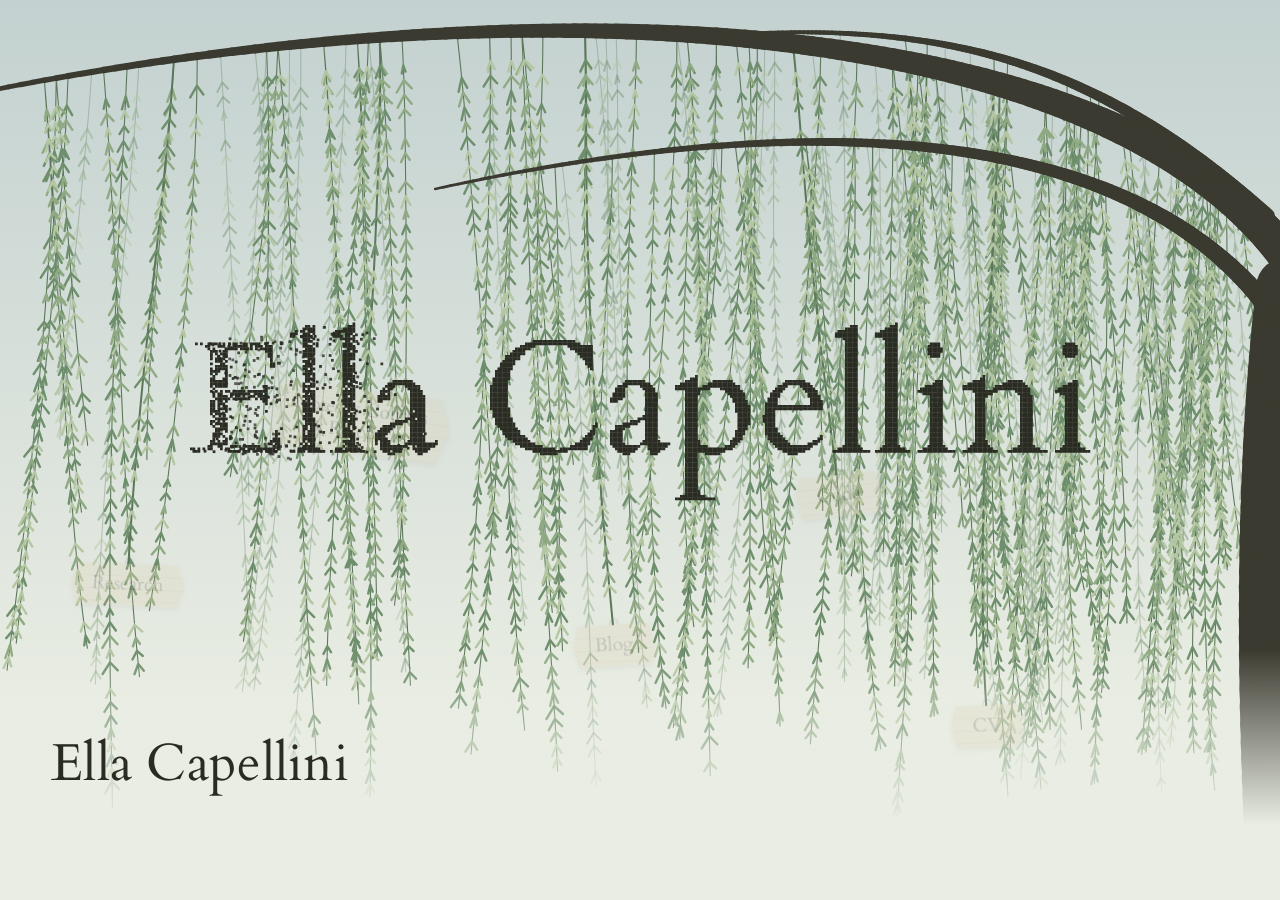
==== index.html @ c3a86a01 "First version of the site" ====
<!doctype html>
<html lang="en">
<head>
<meta charset="utf-8">
<meta name="viewport" content="width=device-width, initial-scale=1, viewport-fit=cover">
<meta name="color-scheme" content="light dark">
<title>Ella Capellini</title>
<script>document.documentElement.classList.add('js')</script>
<link rel="preconnect" href="https://fonts.googleapis.com">
<link rel="preconnect" href="https://fonts.gstatic.com" crossorigin>
<link href="https://fonts.googleapis.com/css2?family=Cardo:ital,wght@0,400;0,700;1,400&display=swap" rel="stylesheet">
<style>
/* ---------- palette: first light over a lake, and the same lake at night ---------- */
:root {
  --sky-top: #C3D1D0;  --sky-bot: #E9EDE3;
  --bark: #3B3A30;     --stem: #5C775A;
  --leaf-a: #6E8F6B;   --leaf-b: #8FAA83;   --leaf-c: #B4C6A2;
  --clay: #D9C8A5;     --ink: #2C2920;
  --text: #2A2B22;     --text-soft: #59604F;
  --focus: #2F5D8A;
  --font: "Cardo", "Palatino Linotype", Palatino, "Book Antiqua", Georgia, serif;
}
@media (prefers-color-scheme: dark) {
  :root {
    --sky-top: #0C171B;  --sky-bot: #1C2D2A;
    --bark: #070D0F;     --stem: #5F8C77;
    --leaf-a: #4F7C6B;   --leaf-b: #7BA88E;   --leaf-c: #B4D3B0;
    --clay: #C9B891;     --ink: #1F1B13;
    --text: #DCE6DA;     --text-soft: #9DB2A4;
    --focus: #8FBFEA;
  }
}

* { box-sizing: border-box; }
html, body { height: 100%; margin: 0; }
html { background: var(--sky-bot); }
body {
  overflow: hidden;
  touch-action: none;               /* a finger drag is wind, not scroll */
  font-family: var(--font);
  color: var(--text);
  background: linear-gradient(to bottom, var(--sky-top), var(--sky-bot) 78%);
}

canvas { position: fixed; inset: 0; pointer-events: none; }
#tree  { z-index: 1; }
#intro { z-index: 5; }
.js #tree { opacity: 0; transition: opacity 1800ms ease; }
.js #tree.show { opacity: 1; }
.js #tree.instant { transition: none; }

.mist {
  position: fixed; left: 0; right: 0; bottom: 0; height: 28vh; z-index: 2;
  background: linear-gradient(to top, var(--sky-bot) 30%, transparent);
  pointer-events: none;
}

/* name + tagline (home) and back/see-all (inside a branch) share the bottom-left corner */
.id, .crumb {
  position: fixed; z-index: 3;
  left: calc(env(safe-area-inset-left, 0px) + clamp(20px, 4vw, 56px));
  bottom: calc(env(safe-area-inset-bottom, 0px) + clamp(20px, 4vh, 44px));
  max-width: min(36rem, calc(100vw - 40px));
}
.id h1 {
  margin: 0 0 .3em; font-weight: 400; line-height: 1.05; letter-spacing: .005em;
  font-size: clamp(30px, 4.2vw, 52px);
}
.id p { margin: 0; min-height: 1.5em; line-height: 1.5; font-size: clamp(16px, 1.3vw + 8px, 19px); }
.id .l2 { font-style: italic; color: var(--text-soft); }
.js .id { opacity: 0; transition: opacity 1000ms ease; }
.js body.on .id { opacity: 1; }
.js body.deep .id { opacity: 0; pointer-events: none; }

.crumb {
  z-index: 6; display: flex; flex-direction: column; align-items: flex-start; gap: .55em;
  font-size: clamp(17px, 1.3vw + 9px, 20px); line-height: 1.35;
  opacity: 0; visibility: hidden; transition: opacity 400ms ease, visibility 0s 400ms;
}
body.crumb-on .crumb { opacity: 1; visibility: visible; transition: opacity 800ms ease; }
.crumb button, .crumb a {
  font: inherit; color: var(--text); background: none; border: 0; padding: 0; margin: 0;
  text-align: left; cursor: pointer;
  text-decoration: underline; text-decoration-thickness: 1px; text-underline-offset: .22em;
}
.crumb .quiet { color: var(--text-soft); font-style: italic; text-decoration: none; }
.crumb :focus-visible { outline: 2px solid var(--focus); outline-offset: 4px; }

.typing::after {
  content: ""; display: inline-block; width: 1px; height: 1em; margin-left: 2px;
  background: currentColor; vertical-align: -.12em; animation: blink 1s steps(1) infinite;
}
@keyframes blink { 50% { opacity: 0; } }
.sr { position: absolute; width: 1px; height: 1px; overflow: hidden; clip: rect(0 0 0 0); white-space: nowrap; }

/* ---------- tablets (Linear B "palm-leaf" tablets) ---------- */
#tablets { position: fixed; inset: 0; z-index: 4; pointer-events: none; }
.js #tablets { visibility: hidden; }
.js body.on #tablets { visibility: visible; }

.tablet {
  position: absolute; left: 0; top: 0; display: block;
  color: var(--ink); text-decoration: none; text-align: center;
  font-size: clamp(14px, 1.1vw + 9px, 19px); line-height: 1.2;
  transform-origin: 50% 0; will-change: transform, opacity;
  filter: drop-shadow(0 2px 2px rgba(0, 0, 0, .18));
  opacity: 0;                        /* JS sets opacity every frame */
}
.tablet::before {                    /* the little ring the strand ties through */
  content: ""; position: absolute; top: -6px; left: 50%; width: 7px; height: 7px;
  margin-left: -3.5px; border: 1.5px solid var(--stem); border-radius: 50%;
}
.slab {
  display: block; max-width: 9.5em; padding: .45em 1.1em .55em; text-wrap: balance;
  clip-path: polygon(6% 0, 94% 0, 100% 50%, 94% 100%, 6% 100%, 0 50%);
  background:
    repeating-linear-gradient(to bottom, transparent 0 .62em, rgba(70, 50, 20, .14) .62em calc(.62em + 1px)),
    var(--clay);
  transition: filter 200ms ease;
}
.tablet:hover .slab, .tablet:focus-visible .slab { filter: brightness(1.08); }
.tablet:focus-visible { outline: 2px solid var(--focus); outline-offset: 5px; }

.ns { position: fixed; top: 24px; left: 24px; display: flex; flex-wrap: wrap; gap: 1.2em; z-index: 6; }
.ns a { color: var(--text); }

@media (prefers-reduced-motion: reduce) { .typing::after { animation: none; } }
</style>
</head>
<body>

<canvas id="tree" aria-hidden="true"></canvas>
<div class="mist" aria-hidden="true"></div>

<header class="id">
  <h1>Ella Capellini</h1>
  <p class="sr">Formal modelling and reliable evaluation of learned systems. Bayesian statistics, speech ML, neuroscience, Ancient Greek and Linear B.</p>
  <p id="l1" aria-hidden="true"></p>
  <p id="l2" class="l2" aria-hidden="true"></p>
</header>

<div class="crumb" id="crumb">
  <button type="button" id="back">Back</button>
  <a id="all" href="#"></a>
</div>

<nav id="tablets" aria-label="Sections"></nav>
<noscript>
  <nav class="ns" aria-label="Sections">
    <a href="research/">Research</a><a href="notes/">Notes &amp; Courses &amp; Resources</a><a href="blog/">Blog</a>
    <a href="https://github.com/ellacapellini">Code</a><a href="cv/">CV</a>
  </nav>
</noscript>

<canvas id="intro" aria-hidden="true"></canvas>

<script>
(() => {
'use strict';

/* =====================================================================
   EDIT ME — everything you'd want to change lives in this block.
   A section with `children` zooms in and grows a new branch when clicked;
   without `children` it simply opens its page. Children can have children too.
   ===================================================================== */
const CONFIG = {
  tagline: 'Formal modelling & reliable evaluation of learned systems',
  phrases: ['Bayesian statistics', 'Speech ML', 'Neuroscience',
            'Ancient Greek & Linear B', 'probably on a trail somewhere'],   // last one stays on screen
  sections: [
    { label: 'Research', href: 'research/' },
    { label: 'Notes & Courses & Resources', href: 'notes/', children: [
        { label: 'University courses', href: 'notes/courses/' },
        { label: 'Videos & lectures',  href: 'notes/videos/' },
        { label: 'Books',              href: 'notes/books/' },
        { label: 'Articles & papers',  href: 'notes/papers/' },
    ]},
    { label: 'Blog', href: 'blog/' },
    { label: 'Code', href: 'https://github.com/ellacapellini', external: true },
    { label: 'CV',   href: 'cv/' },
  ],
};
/* ===================================================================== */

const $ = s => document.querySelector(s);
const clamp = (v, a, b) => Math.min(b, Math.max(a, v));
const lerp = (a, b, t) => a + (b - a) * t;
const eio = v => v < .5 ? 4 * v * v * v : 1 - Math.pow(-2 * v + 2, 3) / 2;
const approach = (v, t, d) => v < t ? Math.min(t, v + d) : Math.max(t, v - d);
const sleep = ms => new Promise(r => setTimeout(r, ms));
const RM = matchMedia('(prefers-reduced-motion: reduce)').matches;

/* ---------- colours come from the CSS variables, so dark mode just works ---------- */
const rootStyle = getComputedStyle(document.documentElement);
let C = {};
function readColors() {
  const g = n => rootStyle.getPropertyValue(n).trim();
  C = { bark: g('--bark'), stem: g('--stem'), text: g('--text'),
        leaves: [g('--leaf-a'), g('--leaf-b'), g('--leaf-c')] };
  if (stack.length) paintBranches(stack[0]);
}
matchMedia('(prefers-color-scheme: dark)').addEventListener('change', readColors);

/* ---------- state ---------- */
const cv = $('#tree'), ctx = cv.getContext('2d'), nav = $('#tablets');
let W = 0, H = 0, DPR = 1;
const stack = [];                       // scenes: [home tree, branch, sub-branch, ...]
let busy = false, wantDepth = 0, hist = 0, afterSettle = null, tabStart = 0;
const SEG = 13, G = 0.32, DAMP = 0.98, ITER = 6, STIFF = 0.014, K = 0.07;
let mx = -1e4, my = -1e4, lx = null, ly = null, mvx = 0, mvy = 0, gust = 0;
const top = () => stack[stack.length - 1];

/* home tree: limbs as cubic Béziers in viewport fractions — trunk at the right edge,
   crown arching left, so the bottom-left stays free for your name */
const LIMBS = [
  { p: [[1.03, .34], [.92, .03], [.46, -.04], [-.04, .11]], w0: .032, w1: .003, wt: .60 },
  { p: [[1.00, .36], [.90, .15], [.66, .11], [.34, .21]],   w0: .016, w1: .002, wt: .25 },
  { p: [[.99, .24],  [.86, .07], [.74, .02], [.55, .04]],   w0: .012, w1: .002, wt: .15 },
];
const BOTTOMS     = [.58, .42, .66, .50, .74, .36];   // how far each home tablet hangs (fraction of height)
const SUB_BOTTOMS = [.50, .64, .44, .72, .57];

function bez(p, t) {
  const u = 1 - t, a = u*u*u, b = 3*u*u*t, c = 3*u*t*t, d = t*t*t;
  return { x: a*p[0][0] + b*p[1][0] + c*p[2][0] + d*p[3][0],
           y: a*p[0][1] + b*p[1][1] + c*p[2][1] + d*p[3][1] };
}
function sampleLimb(L) { L.s = []; for (let i = 0; i <= 160; i++) L.s.push(bez(L.pa, i / 160)); }

/* ---------- tablets ---------- */
const scrambleChars = 'αβγδεζηθικλμνξοπρστυφχψω';
function scramble(el, final) {
  if (RM) return;
  clearInterval(el._t);
  let f = 0; const total = 14;
  el._t = setInterval(() => {
    f++;
    let out = '';
    for (let i = 0; i < final.length; i++)
      out += (!/[A-Za-z]/.test(final[i]) || i < final.length * f / total)
        ? final[i] : scrambleChars[(Math.random() * scrambleChars.length) | 0];
    el.textContent = out;
    if (f >= total) { clearInterval(el._t); el.textContent = final; }
  }, 32);
}
function fixWidth(a) { a.style.width = ''; a.style.width = a.offsetWidth + 'px'; }   // scramble never changes width

function makeTablet(node, sc, idx) {
  const a = document.createElement('a');
  a.className = 'tablet'; a.href = node.href; a.setAttribute('aria-label', node.label);
  if (node.external) { a.target = '_blank'; a.rel = 'noopener'; }
  const s = document.createElement('span'); s.className = 'slab'; s.textContent = node.label;
  a.appendChild(s); nav.appendChild(a); fixWidth(a);
  a.addEventListener('pointerenter', () => scramble(s, node.label));
  a.addEventListener('focus', () => { if (a.matches(':focus-visible')) scramble(s, node.label); });
  a.addEventListener('click', e => {
    if (e.metaKey || e.ctrlKey || e.shiftKey || e.button) return;     // let "open in new tab" work
    if (busy) { e.preventDefault(); return; }
    if (node.children && sc === top()) { e.preventDefault(); openNode(sc, idx); }
    /* otherwise: follow the link (a page, or the title tablet of an open branch = the full list) */
  });
  return a;
}

/* ---------- scenes ---------- */
function newScene(parent, nodes) {
  return { parent, child: null, nodes, limbs: [], strands: [], cats: [], back: [], front: [],
           e: 0, eT: 0, g: parent ? 0 : 1, gT: 1, focus: { x: 0, y: 0 }, dest: { x: 0, y: 0 },
           focusIdx: -1, branches: null };
}

function makeStrand(ax, ay, len, o = {}) {
  const n = Math.max(4, Math.round(len / SEG) + 1);
  const s = { n, m: n, ax, ay, t: 0, vis: 1, ph: Math.random() * 6.28, back: !!o.back, cat: !!o.cat, rot: 0,
    x: new Float32Array(n), y: new Float32Array(n), px: new Float32Array(n), py: new Float32Array(n),
    lc: new Uint8Array(n), ll: new Float32Array(n), la: new Float32Array(n) };
  for (let i = 0; i < n; i++) {
    s.x[i] = s.px[i] = ax + (Math.random() - .5) * 2;
    s.y[i] = s.py[i] = ay + i * SEG;
    const r = Math.random();
    s.lc[i] = r < .35 ? 0 : r < .75 ? 1 : 2;
    s.ll[i] = Math.random() < .9 ? 8 + Math.random() * 7 : 0;
    s.la[i] = .22 + Math.random() * .38;
  }
  return s;
}

/* hang filler strands from the limbs, then one long strand + tablet per node */
function populate(sc, o) {
  const total = sc.limbs.reduce((a, L) => a + L.wt, 0);
  let made = 0, tries = 0;
  while (made < o.nFill && tries++ < o.nFill * 8) {
    let r = Math.random() * total, L = sc.limbs[0];
    for (const l of sc.limbs) { if ((r -= l.wt) <= 0) { L = l; break; } }
    const idx = (Math.random() * L.s.length) | 0, pt = L.s[idx], t = idx / (L.s.length - 1);
    if (pt.x < o.xmin || pt.x > o.xmax || t < o.tmin) continue;
    const bottom = H * (o.fill[0] + o.fill[1] * Math.pow(Math.random(), .75));
    const s = makeStrand(pt.x, pt.y, Math.max(70, bottom - pt.y), { back: Math.random() < .35 });
    s.t = t; sc.strands.push(s); made++;
  }
  const k = sc.nodes.length, L0 = sc.limbs[0], j0 = Math.floor(o.tmin * (L0.s.length - 1));
  sc.nodes.forEach((node, i) => {
    const tx = lerp(o.catRange[0], o.catRange[1], k > 1 ? i / (k - 1) : .5);
    let bj = j0, bd = 1e9;
    for (let j = j0; j < L0.s.length; j++) { const d = Math.abs(L0.s[j].x - tx); if (d < bd) { bd = d; bj = j; } }
    const pt = L0.s[bj];
    const s = makeStrand(pt.x, pt.y, Math.max(120, H * o.bottoms[i % o.bottoms.length] - pt.y), { cat: true });
    s.t = bj / (L0.s.length - 1); s.idx = i; s.el = makeTablet(node, sc, i);
    sc.cats.push(s);
  });
  sc.back = sc.strands.filter(s => s.back);
  sc.front = sc.strands.filter(s => !s.back);
}

function buildRoot() {
  nav.innerHTML = '';
  stack.length = 0; wantDepth = 0; busy = false; afterSettle = null;
  document.body.classList.remove('deep', 'crumb-on');
  const sc = newScene(null, CONFIG.sections);
  sc.limbs = LIMBS.map(L => ({ pa: L.p.map(([x, y]) => [x * W, y * H]), w0: L.w0, w1: L.w1, wt: L.wt }));
  sc.limbs.forEach(sampleLimb);
  populate(sc, { nFill: clamp(Math.round(W / 8), 46, 150), xmin: 0, xmax: W * .97, tmin: 0,
                 fill: [.46, .38], catRange: [W * .14, W * .78], bottoms: BOTTOMS });
  stack.push(sc);
  paintBranches(sc);
}

/* a branch that grows out of the clicked tablet and sweeps to the right */
function buildBranch(parent, idx) {
  const node = parent.nodes[idx], sc = newScene(parent, node.children);
  const x0 = parent.dest.x, y0 = parent.dest.y, x1 = W * .95, Ln = x1 - x0;
  sc.limbs = [{ pa: [[x0, y0], [x0 + .30 * Ln, y0 - .07 * H], [x0 + .65 * Ln, y0 - .04 * H], [x1, y0 + .05 * H]],
                w0: .016, w1: .0025, wt: 1 }];
  sc.limbs.forEach(sampleLimb);
  populate(sc, { nFill: clamp(Math.round(Ln / 9), 20, 80), xmin: x0, xmax: x1, tmin: .06,
                 fill: [.36, .36], catRange: [x0 + .20 * Ln, x0 + .90 * Ln], bottoms: SUB_BOTTOMS });
  return sc;
}

/* limbs: painted once for the home tree, redrawn as they grow for branches */
function drawLimbs(c, sc, upto) {
  c.strokeStyle = C.bark; c.lineCap = 'round';
  const scale = Math.max(W, 900);
  for (const L of sc.limbs) {
    const N = L.s.length - 1, lim = Math.floor(N * upto);
    for (let i = 0; i < lim; i++) {
      c.lineWidth = Math.max(1.5, lerp(L.w0, L.w1, Math.pow(i / N, .8)) * scale);
      c.beginPath(); c.moveTo(L.s[i].x, L.s[i].y); c.lineTo(L.s[i + 1].x, L.s[i + 1].y); c.stroke();
    }
  }
}
function paintBranches(sc) {
  const b = document.createElement('canvas');
  b.width = W * DPR; b.height = H * DPR;
  const g = b.getContext('2d'); g.setTransform(DPR, 0, 0, DPR, 0, 0);
  g.strokeStyle = C.bark; g.lineCap = 'round';
  const tw = clamp(W * .085, 30, 130), steps = 40;                   // trunk, tapering upwards
  const q = t => { const u = 1 - t;
    return [u*u*W*1.02 + 2*u*t*W*.99 + t*t*W*1.005, u*u*H*1.05 + 2*u*t*H*.62 + t*t*H*.32]; };
  for (let i = 0; i < steps; i++) {
    const a = q(i / steps), c = q((i + 1) / steps);
    g.lineWidth = lerp(tw, tw * .55, i / steps);
    g.beginPath(); g.moveTo(a[0], a[1]); g.lineTo(c[0], c[1]); g.stroke();
  }
  drawLimbs(g, sc, 1);
  sc.branches = b;
}

/* ---------- opening and closing branches ---------- */
function openNode(sc, idx) {
  if (busy || sc !== top() || !sc.nodes[idx].children) return;
  const cat = sc.cats[idx], n = cat.n;
  sc.focusIdx = idx;
  sc.focus = { x: cat.x[n - 1], y: cat.y[n - 1] };                    // freeze where the tablet was clicked
  sc.dest  = { x: clamp(W * .13, 95, 200), y: H * .17 };              // where it flies to (top-left)
  const child = buildBranch(sc, idx);
  sc.child = child; stack.push(child);
  sc.eT = 1; child.gT = 1;
  document.body.classList.add('deep');
  const node = sc.nodes[idx];
  $('#all').textContent = 'See everything in ' + node.label; $('#all').href = node.href;
  try { history.pushState({ ec: stack.length - 1 }, ''); hist = stack.length - 1; } catch (e) {}
  wantDepth = stack.length - 1;
  afterSettle = () => { document.body.classList.add('crumb-on'); if (child.cats[0]) child.cats[0].el.focus({ preventScroll: true }); };
}
function closeTop() {
  if (busy || stack.length < 2) return;
  const child = top(), par = child.parent;
  par.eT = 0; child.gT = 0;
  document.body.classList.remove('crumb-on');
  if (stack.length === 2) document.body.classList.remove('deep');
  afterSettle = () => { const c = par.cats[par.focusIdx]; if (c) c.el.focus({ preventScroll: true }); };
}
function goBack() {
  if (stack.length < 2) return;
  wantDepth = Math.max(0, stack.length - 2);
  if (hist > 0) { try { history.back(); } catch (e) {} }
}
$('#back').addEventListener('click', goBack);
addEventListener('keydown', e => { if (e.key === 'Escape') goBack(); });
addEventListener('popstate', e => { wantDepth = (e.state && e.state.ec) || 0; hist = wantDepth; });

/* ---------- camera: zoom about the clicked tablet, fade what's behind ---------- */
const Zoom = () => clamp(W / 640, 1.7, 2.1);
const compose = (a, b) => ({ s: a.s * b.s, tx: a.s * b.tx + a.tx, ty: a.s * b.ty + a.ty });   // b first, then a
function frameTransform(i) {
  let T = { s: 1, tx: 0, ty: 0 }, a = 1;
  for (let j = i; j < stack.length - 1; j++) {
    const sc = stack[j], e = eio(sc.e), s = lerp(1, Zoom(), e);
    const dx = lerp(sc.focus.x, sc.dest.x, e), dy = lerp(sc.focus.y, sc.dest.y, e);
    T = compose({ s, tx: dx - sc.focus.x * s, ty: dy - sc.focus.y * s }, T);
    a *= lerp(1, .16, e);
  }
  T.a = a; return T;
}

function tween(dt) {
  if (RM) dt *= 40;
  for (const sc of stack) {
    if (sc.child) sc.e = approach(sc.e, sc.eT, dt / (sc.eT > sc.e ? 1.1 : 1.0));
    if (sc.parent) {
      if (sc.gT === 1) { if (sc.parent.e > .3) sc.g = approach(sc.g, 1, dt / .9); }
      else sc.g = approach(sc.g, 0, dt / .6);
    }
  }
  const t = top();
  if (t.parent && t.gT === 0 && t.g <= 0 && t.parent.e <= 0) {          // fully retracted: drop the branch
    t.cats.forEach(s => s.el.remove());
    t.parent.child = null; stack.pop();
  }
  const was = busy;
  busy = stack.some(sc => (sc.child && sc.e !== sc.eT) || (sc.parent && sc.g !== sc.gT));
  if (was && !busy && afterSettle) { const f = afterSettle; afterSettle = null; f(); }
}

/* ---------- physics: every strand is a Verlet rope, the pointer is the wind ---------- */
function stepStrand(s, t, lmx, lmy, lvx, lvy, R, R2) {
  const { x, y, px, py, n } = s;
  const wa = (RM ? 0 : .05 * (Math.sin(t * .6 + s.ax * .003 + s.ph) * .5 + Math.sin(t * 1.7 + s.ax * .009 + s.ph * 2) * .25))
           + gust * .12 * (.6 + .4 * Math.sin(t * 3 - s.ax * .004));
  for (let i = 1; i < n; i++) {
    const vx = (x[i] - px[i]) * DAMP, vy = (y[i] - py[i]) * DAMP;
    px[i] = x[i]; py[i] = y[i];
    x[i] += vx + wa; y[i] += vy + G;
    if (y[i] < s.ay - 12) y[i] = s.ay - 12;               // never fly up over the limb
    const dx = x[i] - lmx, dy = y[i] - lmy, d2 = dx * dx + dy * dy;
    if (d2 < R2) { const f = 1 - Math.sqrt(d2) / R, ff = f * f * K; x[i] += lvx * ff; y[i] += lvy * ff * .5; }
  }
  for (let it = 0; it < ITER; it++) {
    x[0] = s.ax; y[0] = s.ay;
    for (let i = 0; i < n - 1; i++) {
      const dx = x[i + 1] - x[i], dy = y[i + 1] - y[i];
      const d = Math.hypot(dx, dy) || .0001, diff = (d - SEG) / d;
      if (i === 0) { x[1] -= dx * diff; y[1] -= dy * diff; }
      else { const h = .5 * diff; x[i] += dx * h; y[i] += dy * h; x[i + 1] -= dx * h; y[i + 1] -= dy * h; }
    }
  }
  for (let i = 2; i < n; i++) {                            // bending stiffness: no kinks
    x[i] += (2 * x[i - 1] - x[i - 2] - x[i]) * STIFF;
    y[i] += (2 * y[i - 1] - y[i - 2] - y[i]) * STIFF;
  }
  x[0] = s.ax; y[0] = s.ay;
}
function stepAll(t, Ts) {
  gust *= .992;
  for (let i = 0; i < stack.length; i++) {
    const sc = stack[i], T = Ts[i];
    if (T.a < .02) continue;
    const inv = 1 / T.s, lmx = (mx - T.tx) * inv, lmy = (my - T.ty) * inv;
    const R = clamp(W * .12, 90, 170) * inv, R2 = R * R;
    for (const s of sc.strands) stepStrand(s, t, lmx, lmy, mvx * inv, mvy * inv, R, R2);
    for (const s of sc.cats)    stepStrand(s, t, lmx, lmy, mvx * inv, mvy * inv, R, R2);
  }
  mvx *= .9; mvy *= .9;
}

/* ---------- drawing ---------- */
function drawStrands(list, alpha, stemW, leafW) {
  if (!list.length || alpha < .01) return;
  ctx.globalAlpha = alpha; ctx.lineCap = 'round'; ctx.lineJoin = 'round';
  ctx.strokeStyle = C.stem; ctx.lineWidth = stemW; ctx.beginPath();
  for (const s of list) {
    const { x, y, m } = s; if (m < 2) continue;
    ctx.moveTo(x[0], y[0]);
    for (let i = 1; i < m - 1; i++) ctx.quadraticCurveTo(x[i], y[i], (x[i] + x[i + 1]) / 2, (y[i] + y[i + 1]) / 2);
    ctx.lineTo(x[m - 1], y[m - 1]);
  }
  ctx.stroke();
  const paths = [new Path2D(), new Path2D(), new Path2D()];
  for (const s of list) {
    const { x, y, n, m, lc, ll, la } = s; if (m < 2) continue;
    const end = Math.min(m - 1, s.cat ? n - 3 : n - 1);
    for (let i = 2; i < end; i++) {
      const L = ll[i]; if (!L) continue;
      const a = Math.atan2(y[i + 1] - y[i - 1], x[i + 1] - x[i - 1]), o = la[i], p = paths[lc[i]];
      p.moveTo(x[i], y[i]); p.lineTo(x[i] + Math.cos(a + o) * L,        y[i] + Math.sin(a + o) * L);
      p.moveTo(x[i], y[i]); p.lineTo(x[i] + Math.cos(a - o * 1.3) * L * .8, y[i] + Math.sin(a - o * 1.3) * L * .8);
    }
  }
  ctx.lineWidth = leafW;
  for (let k = 0; k < 3; k++) { ctx.strokeStyle = C.leaves[k]; ctx.stroke(paths[k]); }
  ctx.globalAlpha = 1;
}

function draw(Ts) {
  ctx.setTransform(DPR, 0, 0, DPR, 0, 0); ctx.clearRect(0, 0, W, H);
  for (let i = 0; i < stack.length; i++) {
    const sc = stack[i], T = Ts[i];
    if (T.a < .01) continue;
    const gE = sc.parent ? eio(sc.g) : 1;
    if (sc.parent) for (const list of [sc.strands, sc.cats]) for (const s of list) {   // strands grow down after the limb passes
      s.vis = clamp((gE * 1.25 - s.t) * 2.2, 0, 1);
      s.m = s.vis <= 0 ? 0 : Math.max(2, Math.round(s.vis * s.n));
    }
    ctx.setTransform(DPR * T.s, 0, 0, DPR * T.s, DPR * T.tx, DPR * T.ty);
    drawStrands(sc.back,  .45 * T.a, .8, 2);
    drawStrands(sc.front, T.a, 1.1, 2.4);
    drawStrands(sc.cats,  T.a, 2, 2.4);
    if (sc.branches) { ctx.globalAlpha = T.a; ctx.drawImage(sc.branches, 0, 0, W, H); ctx.globalAlpha = 1; }
    else { ctx.globalAlpha = T.a; drawLimbs(ctx, sc, gE); ctx.globalAlpha = 1; }
  }
  ctx.setTransform(DPR, 0, 0, DPR, 0, 0);
  updateTablets(Ts);
}

function place(s, px, py, rot, scale, alpha, inter) {
  const el = s.el;
  el.style.transform =
    `translate(${px.toFixed(1)}px, ${py.toFixed(1)}px) translateX(-50%) rotate(${rot.toFixed(3)}rad) scale(${scale.toFixed(3)})`;
  alpha = Math.round(alpha * 100) / 100;
  if (alpha !== s._a) { el.style.opacity = alpha; s._a = alpha; }
  if (inter !== s._i) { el.style.pointerEvents = inter ? 'auto' : 'none'; el.inert = !inter; s._i = inter; }
}
function updateTablets(Ts) {
  const n = stack.length;
  const showRoot = tabStart ? clamp((performance.now() - tabStart) / 1400, 0, 1) : 0;
  for (let i = 0; i < n; i++) {
    const sc = stack[i], T = Ts[i], isTop = i === n - 1, isPar = i === n - 2;
    for (const s of sc.cats) {
      const k = s.n, ex = s.x[k - 1], ey = s.y[k - 1];
      s.rot += (-Math.atan2(ex - s.x[k - 3], ey - s.y[k - 3]) - s.rot) * .3;
      if (!isTop && !isPar) { place(s, -999, -999, 0, 1, 0, false); continue; }
      let px = T.s * ex + T.tx, py = T.s * ey + T.ty, rot = s.rot, scale = T.s, alpha, inter;
      if (isTop) {
        alpha = sc.parent ? clamp((s.vis - .85) / .15, 0, 1) : showRoot;
        inter = !busy && alpha >= .99;
      } else {
        const e = eio(sc.e);
        if (s.idx === sc.focusIdx) {           // the clicked tablet: flies to the corner and becomes the branch's title
          px = lerp(px, sc.dest.x, e); py = lerp(py, sc.dest.y, e); rot = lerp(rot, 0, e); scale = 1;
          alpha = 1; inter = !busy && sc.e >= 1;
        } else { alpha = 1 - clamp(e * 3, 0, 1); inter = false; }
      }
      place(s, px, py, rot, scale, alpha, inter);
    }
  }
}

let last = performance.now(), acc = 0;
function frame(now) {
  const ms = Math.min(50, now - last); last = now; acc += ms;
  tween(ms / 1000);
  const Ts = stack.map((_, i) => frameTransform(i));
  const STEP = 1000 / 60; let k = 0;
  while (acc >= STEP && k++ < 3) { stepAll(now / 1000, Ts); acc -= STEP; }
  draw(Ts);
  if (!busy && stack.length - 1 > wantDepth) closeTop();
  requestAnimationFrame(frame);
}

/* ---------- pointer = wind ---------- */
addEventListener('pointermove', e => {
  if (lx !== null) {
    mvx = clamp(mvx * .4 + (e.clientX - lx) * .6, -35, 35);
    mvy = clamp(mvy * .4 + (e.clientY - ly) * .6, -35, 35);
  }
  lx = mx = e.clientX; ly = my = e.clientY;
}, { passive: true });
addEventListener('pointerdown', e => { lx = mx = e.clientX; ly = my = e.clientY; }, { passive: true });
document.documentElement.addEventListener('mouseleave', () => { mx = my = -1e4; lx = ly = null; });
addEventListener('pointerup', e => { if (e.pointerType === 'touch') { mx = my = -1e4; lx = ly = null; } });

/* ---------- sizing ---------- */
function resize(force) {
  const nw = innerWidth, nh = innerHeight;
  const sameShape = nw === W && Math.abs(nh - H) < 120;          // mobile URL bar: don't rebuild
  DPR = Math.min(devicePixelRatio || 1, 2);
  cv.width = nw * DPR; cv.height = nh * DPR;
  cv.style.width = nw + 'px'; cv.style.height = nh + 'px';
  W = nw; H = nh;
  if (force || !sameShape) buildRoot();
}
let rz; addEventListener('resize', () => { clearTimeout(rz); rz = setTimeout(() => resize(false), 150); });

/* ---------- intro: your name dissolves in from specks, then blows away like leaves ---------- */
function runIntro(onExit) {
  return new Promise(resolve => {
    const ic = $('#intro'), ictx = ic.getContext('2d');
    ic.width = W * DPR; ic.height = H * DPR; ictx.setTransform(DPR, 0, 0, DPR, 0, 0);

    const name = $('.id h1').textContent.trim();
    const off = document.createElement('canvas'); off.width = W; off.height = H;
    const o = off.getContext('2d');
    const font = s => `400 ${s}px Cardo, "Palatino Linotype", Palatino, Georgia, serif`;
    let fs = Math.min(W * .14, 160);
    o.font = font(fs);
    const w = o.measureText(name).width;
    if (w > W * .86) { fs *= W * .86 / w; o.font = font(fs); }
    o.textAlign = 'center'; o.textBaseline = 'middle'; o.fillStyle = '#000';
    o.fillText(name, W / 2, H * .46);
    const d = o.getImageData(0, 0, W, H).data;

    const step = Math.max(2, fs / 64), P = [];
    for (let y = 0; y < H; y += step) for (let x = 0; x < W; x += step) {
      if (d[((y | 0) * W + (x | 0)) * 4 + 3] > 110)
        P.push({ x, y, a: Math.random(), b: Math.min(1, .7 * x / W + .3 * Math.random()), s: Math.random() });
    }

    const T0 = 250, T1 = 1500, T2 = 2600, T3 = 4100;      // start of dissolve-in, shown, start of blow-away, end
    let start = performance.now(), exited = false;
    const skip = () => { const t = performance.now() - start; start = performance.now() - (t < T2 ? T2 : T3); };
    addEventListener('pointerdown', skip); addEventListener('keydown', skip);

    const ease = v => v * v * (3 - 2 * v), sz = step * 1.1;
    (function tick(now) {
      const t = now - start;
      if (t >= T2 && !exited) { exited = true; onExit(); }
      const p = ease(clamp((t - T0) / (T1 - T0), 0, 1)), q = ease(clamp((t - T2) / (T3 - T2), 0, 1));
      ictx.clearRect(0, 0, W, H); ictx.fillStyle = C.text;
      for (const pt of P) {
        const li = clamp((p - pt.a * .8) / .2, 0, 1); if (li <= 0) continue;
        const lo = clamp((q - pt.b * .72) / .28, 0, 1);
        const alpha = Math.min(li, 1 - lo); if (alpha <= .02) continue;
        const inv = 1 - li;
        ictx.globalAlpha = alpha;
        ictx.fillRect(pt.x + inv * (pt.s - .5) * 16 + lo * (50 + 260 * pt.s),
                      pt.y + inv * (8 + 18 * pt.s) + lo * (pt.s - .6) * 70 + lo * lo * 30, sz, sz);
      }
      if (t >= T3) {
        removeEventListener('pointerdown', skip); removeEventListener('keydown', skip);
        ic.remove(); resolve(); return;
      }
      requestAnimationFrame(tick);
    })(performance.now());
  });
}

/* ---------- typewriter for the tagline ---------- */
async function typeInto(el, text, speed) {
  el.classList.add('typing');
  for (let i = 1; i <= text.length; i++) { el.textContent = text.slice(0, i); await sleep(speed + Math.random() * speed * .6); }
}
async function eraseFrom(el, speed) {
  let s = el.textContent;
  while (s.length) { s = s.slice(0, -1); el.textContent = s; await sleep(speed); }
}
async function typeAll() {
  const l1 = $('#l1'), l2 = $('#l2'), ph = CONFIG.phrases;
  if (RM) { l1.textContent = CONFIG.tagline; l2.textContent = ph[ph.length - 1]; return; }
  await typeInto(l1, CONFIG.tagline, 34); l1.classList.remove('typing'); await sleep(350);
  for (let i = 0; i < ph.length; i++) {
    await typeInto(l2, ph[i], 48);
    if (i === ph.length - 1) break;
    await sleep(900); await eraseFrom(l2, 18);
  }
  l2.classList.remove('typing');
}

/* ---------- go ---------- */
async function start() {
  readColors();
  resize(true);
  requestAnimationFrame(frame);

  let seen = false;
  try { seen = sessionStorage.getItem('ec-intro') === '1'; } catch (e) {}
  if (RM || seen) {
    cv.classList.add('instant', 'show'); document.body.classList.add('on');
    tabStart = performance.now() - 2000; typeAll(); return;
  }
  await Promise.race([document.fonts.load('400 100px Cardo'), sleep(1500)]).catch(() => {});
  await runIntro(() => {
    cv.classList.add('show'); gust = 1; document.body.classList.add('on'); tabStart = performance.now();
    setTimeout(typeAll, 700);
  });
  try { sessionStorage.setItem('ec-intro', '1'); } catch (e) {}
}
document.fonts.ready.then(() => document.querySelectorAll('.tablet').forEach(fixWidth));
start();
})();
</script>
</body>
</html>
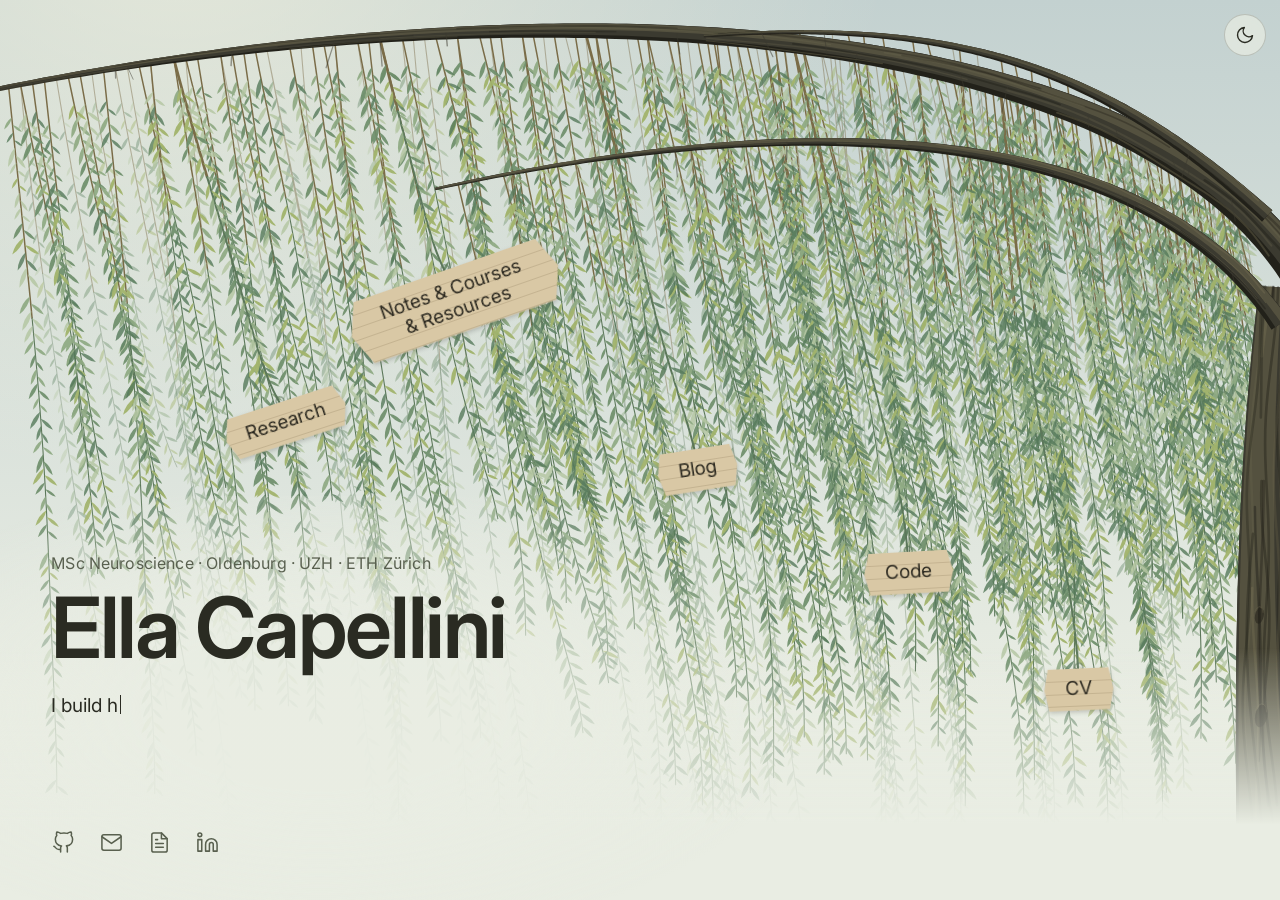
==== commit c2600e49: "modifying branches" ====
--- a/index.html
+++ b/index.html
@@ -5,26 +5,47 @@
 <meta name="viewport" content="width=device-width, initial-scale=1, viewport-fit=cover">
 <meta name="color-scheme" content="light dark">
 <title>Ella Capellini</title>
-<script>document.documentElement.classList.add('js')</script>
+<script>
+/* light or dark: the visitor's choice (shared with the rest of the site through the same key), else the system setting */
+(function () {
+  var d = document.documentElement, s = null;
+  d.classList.add('js');
+  try { s = localStorage.getItem('quarto-color-scheme'); } catch (e) {}
+  var dark = s ? s === 'alternate' : matchMedia('(prefers-color-scheme: dark)').matches;
+  d.dataset.theme = dark ? 'dark' : 'light';
+})();
+</script>
 <link rel="preconnect" href="https://fonts.googleapis.com">
 <link rel="preconnect" href="https://fonts.gstatic.com" crossorigin>
-<link href="https://fonts.googleapis.com/css2?family=Cardo:ital,wght@0,400;0,700;1,400&display=swap" rel="stylesheet">
+<link href="https://fonts.googleapis.com/css2?family=Inter:ital,wght@0,400;0,500;0,600;1,400&display=swap" rel="stylesheet">
 <style>
 /* ---------- palette: first light over a lake, and the same lake at night ---------- */
 :root {
-  --sky-top: #C3D1D0;  --sky-bot: #E9EDE3;
-  --bark: #3B3A30;     --stem: #5C775A;
-  --leaf-a: #6E8F6B;   --leaf-b: #8FAA83;   --leaf-c: #B4C6A2;
+  --sky-top: #C3D1D0;  --sky-bot: #E9EDE3;  --glow: rgba(255, 250, 226, .55);
+  --bark: #3B3A30;     --bark-dark: #22211A; --bark-lite: #6E694F;  --twig: #7A6C48;
+  --stem: #5C775A;
+  --leaf-a: #6E8F6B;   --leaf-b: #8FAA83;   --leaf-c: #B4C6A2;  --leaf-d: #A2B46C;  --leaf-e: #557A5A;
   --clay: #D9C8A5;     --ink: #2C2920;
   --text: #2A2B22;     --text-soft: #59604F;
   --focus: #2F5D8A;
-  --font: "Cardo", "Palatino Linotype", Palatino, "Book Antiqua", Georgia, serif;
-}
-@media (prefers-color-scheme: dark) {
-  :root {
-    --sky-top: #0C171B;  --sky-bot: #1C2D2A;
-    --bark: #070D0F;     --stem: #5F8C77;
-    --leaf-a: #4F7C6B;   --leaf-b: #7BA88E;   --leaf-c: #B4D3B0;
+  /* the typeface: change it here (and in the <link> above) */
+  --font: "Inter", system-ui, -apple-system, "Segoe UI", Roboto, "Helvetica Neue", Arial, sans-serif;
+}
+:root[data-theme="dark"] {
+  --sky-top: #0C171B;  --sky-bot: #1C2D2A;  --glow: rgba(150, 190, 190, .10);
+  --bark: #0F1A1C;     --bark-dark: #070D0F; --bark-lite: #2B4642;  --twig: #6F7B55;
+  --stem: #5F8C77;
+  --leaf-a: #4F7C6B;   --leaf-b: #7BA88E;   --leaf-c: #B4D3B0;  --leaf-d: #93B872;  --leaf-e: #3A6656;
+  --clay: #C9B891;     --ink: #1F1B13;
+  --text: #DCE6DA;     --text-soft: #9DB2A4;
+  --focus: #8FBFEA;
+}
+@media (prefers-color-scheme: dark) {          /* only used if scripts are off */
+  :root:not([data-theme]) {
+    --sky-top: #0C171B;  --sky-bot: #1C2D2A;  --glow: rgba(150, 190, 190, .10);
+    --bark: #0F1A1C;     --bark-dark: #070D0F; --bark-lite: #2B4642;  --twig: #6F7B55;
+    --stem: #5F8C77;
+    --leaf-a: #4F7C6B;   --leaf-b: #7BA88E;   --leaf-c: #B4D3B0;  --leaf-d: #93B872;  --leaf-e: #3A6656;
     --clay: #C9B891;     --ink: #1F1B13;
     --text: #DCE6DA;     --text-soft: #9DB2A4;
     --focus: #8FBFEA;
@@ -39,12 +60,13 @@
   touch-action: none;               /* a finger drag is wind, not scroll */
   font-family: var(--font);
   color: var(--text);
-  background: linear-gradient(to bottom, var(--sky-top), var(--sky-bot) 78%);
+  background:
+    radial-gradient(90vmax 70vmax at 14% -8%, var(--glow), transparent 62%),   /* light coming through the leaves */
+    linear-gradient(to bottom, var(--sky-top), var(--sky-bot) 78%);
 }
 
 canvas { position: fixed; inset: 0; pointer-events: none; }
 #tree  { z-index: 1; }
-#intro { z-index: 5; }
 .js #tree { opacity: 0; transition: opacity 1800ms ease; }
 .js #tree.show { opacity: 1; }
 .js #tree.instant { transition: none; }
@@ -62,12 +84,22 @@
   bottom: calc(env(safe-area-inset-bottom, 0px) + clamp(20px, 4vh, 44px));
   max-width: min(36rem, calc(100vw - 40px));
 }
+.id { max-width: min(46rem, calc(100vw - 40px)); }
+.id::before {                                   /* a soft clearing in the foliage behind the words */
+  content: ""; position: absolute; z-index: -1; pointer-events: none;
+  inset: -3.5rem -5rem -2.5rem -4rem;
+  background: radial-gradient(ellipse 62% 58% at 42% 52%,
+    color-mix(in srgb, var(--sky-bot) 92%, transparent) 35%, color-mix(in srgb, var(--sky-bot) 55%, transparent) 62%, transparent 100%);
+}
+.id .eyebrow { margin: 0 0 .6em; font-size: clamp(13px, .45vw + 11px, 16px); line-height: 1.4; color: var(--text-soft); letter-spacing: .01em; }
 .id h1 {
-  margin: 0 0 .3em; font-weight: 400; line-height: 1.05; letter-spacing: .005em;
-  font-size: clamp(30px, 4.2vw, 52px);
-}
-.id p { margin: 0; min-height: 1.5em; line-height: 1.5; font-size: clamp(16px, 1.3vw + 8px, 19px); }
-.id .l2 { font-style: italic; color: var(--text-soft); }
+  margin: 0 0 .26em; font-weight: 600; line-height: 1.02; letter-spacing: -.028em;
+  font-size: clamp(44px, 6.6vw, 96px);
+}
+.id .lede { display: grid; max-width: 34em; margin: 0; line-height: 1.5; font-size: clamp(16px, .55vw + 12px, 20px); }
+.id .lede > span { grid-area: 1 / 1; }                  /* the invisible copy reserves the final height, so nothing shifts while typing */
+.id .lede .ghost { visibility: hidden; }
+.id .l2 { margin: .15em 0 0; min-height: 1.5em; line-height: 1.5; font-size: clamp(16px, .55vw + 12px, 20px); font-style: italic; color: var(--text-soft); }
 .js .id { opacity: 0; transition: opacity 1000ms ease; }
 .js body.on .id { opacity: 1; }
 .js body.deep .id { opacity: 0; pointer-events: none; }
@@ -85,6 +117,37 @@
 }
 .crumb .quiet { color: var(--text-soft); font-style: italic; text-decoration: none; }
 .crumb :focus-visible { outline: 2px solid var(--focus); outline-offset: 4px; }
+
+/* links under the last phrase: GitHub, email, CV, LinkedIn (line icons from Feather, MIT) */
+.id .links { display: flex; gap: .25rem; margin: .7rem 0 0 -.6rem; }
+.id .links a {
+  display: grid; place-items: center; width: 44px; height: 44px; border-radius: 50%;
+  color: var(--text-soft); transition: color 200ms ease, transform 200ms ease;
+}
+.id .links a:hover { color: var(--text); transform: translateY(-2px); }
+.id .links a:focus-visible { outline: 2px solid var(--focus); outline-offset: 1px; color: var(--text); }
+.id .links svg { width: 23px; height: 23px; fill: none; stroke: currentColor; stroke-width: 1.6; stroke-linecap: round; stroke-linejoin: round; }
+.js .id .links { opacity: 0; visibility: hidden; transition: opacity 900ms ease 1500ms, visibility 0s 1500ms; }
+.js body.on .id .links { opacity: 1; visibility: visible; }
+.js body.on.deep .id .links { opacity: 0; visibility: hidden; transition: opacity 300ms ease, visibility 0s 300ms; }
+
+/* light / dark switch, top right (shares its setting with the other pages) */
+.theme {
+  display: none; position: fixed; z-index: 6; place-items: center; width: 42px; height: 42px; padding: 0; cursor: pointer;
+  top: calc(env(safe-area-inset-top, 0px) + 14px); right: calc(env(safe-area-inset-right, 0px) + 14px);
+  color: var(--text); border: 1px solid color-mix(in srgb, var(--text) 20%, transparent); border-radius: 50%;
+  background: color-mix(in srgb, var(--sky-bot) 70%, transparent);
+  -webkit-backdrop-filter: blur(6px); backdrop-filter: blur(6px);
+  transition: opacity 900ms ease, transform 200ms ease;
+}
+.js .theme { display: grid; opacity: 0; visibility: hidden; }
+.js body.on .theme { opacity: 1; visibility: visible; }
+.theme:hover { transform: rotate(18deg); }
+.theme:focus-visible { outline: 2px solid var(--focus); outline-offset: 2px; }
+.theme svg { width: 20px; height: 20px; fill: none; stroke: currentColor; stroke-width: 1.7; stroke-linecap: round; stroke-linejoin: round; }
+.theme .sun { display: none; }
+:root[data-theme="dark"] .theme .sun { display: block; }
+:root[data-theme="dark"] .theme .moon { display: none; }
 
 .typing::after {
   content: ""; display: inline-block; width: 1px; height: 1em; margin-left: 2px;
@@ -111,7 +174,7 @@
   margin-left: -3.5px; border: 1.5px solid var(--stem); border-radius: 50%;
 }
 .slab {
-  display: block; max-width: 9.5em; padding: .45em 1.1em .55em; text-wrap: balance;
+  display: block; max-width: 11.5em; padding: .45em 1.1em .55em; text-wrap: balance;
   clip-path: polygon(6% 0, 94% 0, 100% 50%, 94% 100%, 6% 100%, 0 50%);
   background:
     repeating-linear-gradient(to bottom, transparent 0 .62em, rgba(70, 50, 20, .14) .62em calc(.62em + 1px)),
@@ -132,11 +195,18 @@
 <canvas id="tree" aria-hidden="true"></canvas>
 <div class="mist" aria-hidden="true"></div>
 
+<button type="button" class="theme" id="theme" aria-label="Toggle dark mode" title="Toggle dark mode">
+  <svg class="moon" viewBox="0 0 24 24" aria-hidden="true"><path d="M21 12.79A9 9 0 1 1 11.21 3 7 7 0 0 0 21 12.79z"/></svg>
+  <svg class="sun" viewBox="0 0 24 24" aria-hidden="true"><circle cx="12" cy="12" r="5"/><line x1="12" y1="1" x2="12" y2="3"/><line x1="12" y1="21" x2="12" y2="23"/><line x1="4.22" y1="4.22" x2="5.64" y2="5.64"/><line x1="18.36" y1="18.36" x2="19.78" y2="19.78"/><line x1="1" y1="12" x2="3" y2="12"/><line x1="21" y1="12" x2="23" y2="12"/><line x1="4.22" y1="19.78" x2="5.64" y2="18.36"/><line x1="18.36" y1="5.64" x2="19.78" y2="4.22"/></svg>
+</button>
+
 <header class="id">
+  <p class="eyebrow" id="eyebrow">MSc Neuroscience · Oldenburg · UZH · ETH Zürich</p>
   <h1>Ella Capellini</h1>
-  <p class="sr">Formal modelling and reliable evaluation of learned systems. Bayesian statistics, speech ML, neuroscience, Ancient Greek and Linear B.</p>
-  <p id="l1" aria-hidden="true"></p>
+  <p class="sr" id="desc"></p>
+  <p id="l1" class="lede" aria-hidden="true"><span class="ghost"></span><span class="typed"></span></p>
   <p id="l2" class="l2" aria-hidden="true"></p>
+  <nav class="links" id="links" aria-label="Elsewhere"></nav>
 </header>
 
 <div class="crumb" id="crumb">
@@ -148,11 +218,11 @@
 <noscript>
   <nav class="ns" aria-label="Sections">
     <a href="research/">Research</a><a href="notes/">Notes &amp; Courses &amp; Resources</a><a href="blog/">Blog</a>
-    <a href="https://github.com/ellacapellini">Code</a><a href="cv/">CV</a>
+    <a href="https://github.com/ellacapellini">Code</a><a href="cv/Ella-Capellini-CV.pdf">CV</a>
+    <a href="mailto:ella.capellini@uzh.ch">Email</a>
+    <a href="https://www.linkedin.com/in/ella-capellini/">LinkedIn</a>
   </nav>
 </noscript>
-
-<canvas id="intro" aria-hidden="true"></canvas>
 
 <script>
 (() => {
@@ -164,9 +234,18 @@
    without `children` it simply opens its page. Children can have children too.
    ===================================================================== */
 const CONFIG = {
-  tagline: 'Formal modelling & reliable evaluation of learned systems',
-  phrases: ['Bayesian statistics', 'Speech ML', 'Neuroscience',
+  eyebrow: 'MSc Neuroscience · Oldenburg · UZH · ETH Zürich',
+  lede: 'I build hierarchical Bayesian models of how the brain tracks naturalistic speech, and I study when evaluations of learned systems, AI included, can actually be trusted.',
+  phrases: ['EEG & intracranial recordings', 'hierarchical Bayesian inference', 'prosody & cortical entrainment',
             'Ancient Greek & Linear B', 'probably on a trail somewhere'],   // last one stays on screen
+  description: 'Neuroscience student in Oldenburg, Zürich (UZH and ETH). Hierarchical Bayesian models of neural responses to speech, reliable evaluation of learned systems, EEG, Ancient Greek and Linear B.',
+  // Icons under the last phrase. An empty `href` hides that icon.
+  links: [
+    { label: 'GitHub',   icon: 'github',   href: 'https://github.com/ellacapellini', external: true },
+    { label: 'Email',    icon: 'mail',     href: 'mailto:ella.capellini@uzh.ch' },
+    { label: 'CV (PDF)', icon: 'file',     href: 'cv/Ella-Capellini-CV.pdf', external: true },
+    { label: 'LinkedIn', icon: 'linkedin', href: 'https://www.linkedin.com/in/ella-capellini/', external: true },
+  ],
   sections: [
     { label: 'Research', href: 'research/' },
     { label: 'Notes & Courses & Resources', href: 'notes/', children: [
@@ -177,7 +256,7 @@
     ]},
     { label: 'Blog', href: 'blog/' },
     { label: 'Code', href: 'https://github.com/ellacapellini', external: true },
-    { label: 'CV',   href: 'cv/' },
+    { label: 'CV',   href: 'cv/Ella-Capellini-CV.pdf', external: true },   // opens the PDF
   ],
 };
 /* ===================================================================== */
@@ -190,20 +269,27 @@
 const sleep = ms => new Promise(r => setTimeout(r, ms));
 const RM = matchMedia('(prefers-reduced-motion: reduce)').matches;
 
-/* ---------- colours come from the CSS variables, so dark mode just works ---------- */
-const rootStyle = getComputedStyle(document.documentElement);
+/* ---------- colours come from the CSS variables, so light and dark just work ---------- */
+const root = document.documentElement, rootStyle = getComputedStyle(root);
 let C = {};
 function readColors() {
   const g = n => rootStyle.getPropertyValue(n).trim();
-  C = { bark: g('--bark'), stem: g('--stem'), text: g('--text'),
-        leaves: [g('--leaf-a'), g('--leaf-b'), g('--leaf-c')] };
+  C = { bark: g('--bark'), barkDark: g('--bark-dark'), barkLite: g('--bark-lite'), twig: g('--twig'), stem: g('--stem'),
+        text: g('--text'), leaves: ['--leaf-a', '--leaf-b', '--leaf-c', '--leaf-d', '--leaf-e'].map(g) };
   if (stack.length) paintBranches(stack[0]);
 }
-matchMedia('(prefers-color-scheme: dark)').addEventListener('change', readColors);
+const stored = () => { try { return localStorage.getItem('quarto-color-scheme'); } catch (e) { return null; } };
+function setTheme(dark, remember) {
+  root.dataset.theme = dark ? 'dark' : 'light';
+  if (remember) { try { localStorage.setItem('quarto-color-scheme', dark ? 'alternate' : 'default'); } catch (e) {} }
+  readColors();
+}
+$('#theme').addEventListener('click', () => setTheme(root.dataset.theme !== 'dark', true));
+matchMedia('(prefers-color-scheme: dark)').addEventListener('change', e => { if (stored() === null) setTheme(e.matches, false); });
 
 /* ---------- state ---------- */
 const cv = $('#tree'), ctx = cv.getContext('2d'), nav = $('#tablets');
-let W = 0, H = 0, DPR = 1;
+let W = 0, H = 0, DPR = 1, leafK = 1;
 const stack = [];                       // scenes: [home tree, branch, sub-branch, ...]
 let busy = false, wantDepth = 0, hist = 0, afterSettle = null, tabStart = 0;
 const SEG = 13, G = 0.32, DAMP = 0.98, ITER = 6, STIFF = 0.014, K = 0.07;
@@ -213,11 +299,12 @@
 /* home tree: limbs as cubic Béziers in viewport fractions — trunk at the right edge,
    crown arching left, so the bottom-left stays free for your name */
 const LIMBS = [
-  { p: [[1.03, .34], [.92, .03], [.46, -.04], [-.04, .11]], w0: .032, w1: .003, wt: .60 },
-  { p: [[1.00, .36], [.90, .15], [.66, .11], [.34, .21]],   w0: .016, w1: .002, wt: .25 },
-  { p: [[.99, .24],  [.86, .07], [.74, .02], [.55, .04]],   w0: .012, w1: .002, wt: .15 },
+  { p: [[1.03, .34], [.92, .03], [.46, -.04], [-.04, .11]], w0: .032, w1: .003, wt: .66 },
+  { p: [[1.00, .36], [.90, .15], [.66, .11], [.34, .21]],   w0: .016, w1: .002, wt: .22 },
+  { p: [[.99, .24],  [.86, .07], [.74, .02], [.55, .04]],   w0: .012, w1: .002, wt: .12 },
 ];
-const BOTTOMS     = [.58, .42, .66, .50, .74, .36];   // how far each home tablet hangs (fraction of height)
+const BOTTOMS        = [.44, .30, .48, .60, .72, .36];   // how far each home tablet hangs (fraction of height); the first ones sit above the name
+const BOTTOMS_NARROW = [.50, .30, .56, .40, .62, .36];   // phones
 const SUB_BOTTOMS = [.50, .64, .44, .72, .57];
 
 function bez(p, t) {
@@ -273,30 +360,32 @@
   const n = Math.max(4, Math.round(len / SEG) + 1);
   const s = { n, m: n, ax, ay, t: 0, vis: 1, ph: Math.random() * 6.28, back: !!o.back, cat: !!o.cat, rot: 0,
     x: new Float32Array(n), y: new Float32Array(n), px: new Float32Array(n), py: new Float32Array(n),
-    lc: new Uint8Array(n), ll: new Float32Array(n), la: new Float32Array(n) };
+    lc: new Uint8Array(n), ll: new Float32Array(n), lk: new Float32Array(n * 4) };
   for (let i = 0; i < n; i++) {
     s.x[i] = s.px[i] = ax + (Math.random() - .5) * 2;
     s.y[i] = s.py[i] = ay + i * SEG;
-    const r = Math.random();
-    s.lc[i] = r < .35 ? 0 : r < .75 ? 1 : 2;
-    s.ll[i] = Math.random() < .9 ? 8 + Math.random() * 7 : 0;
-    s.la[i] = .22 + Math.random() * .38;
+    const r = Math.random();                                   // five greens, from yellow-green to deep
+    s.lc[i] = r < .26 ? 0 : r < .50 ? 1 : r < .64 ? 2 : r < .82 ? 3 : 4;
+    s.ll[i] = Math.random() < .96 ? (11 + Math.random() * 9) * leafK : 0;
+    const a = .38 + Math.random() * .34;                       // how far the leaf leans away from the twig (radians)
+    s.lk[i * 4] = Math.cos(a); s.lk[i * 4 + 1] = Math.sin(a); s.lk[i * 4 + 2] = Math.cos(a * 1.25); s.lk[i * 4 + 3] = Math.sin(a * 1.25);
   }
   return s;
 }
 
-/* hang filler strands from the limbs, then one long strand + tablet per node */
+/* hang filler strands from the limbs, then one long strand + tablet per node.
+   Anchors are spaced evenly along each limb, with a random jitter: full, but never a bare stretch. */
 function populate(sc, o) {
   const total = sc.limbs.reduce((a, L) => a + L.wt, 0);
-  let made = 0, tries = 0;
-  while (made < o.nFill && tries++ < o.nFill * 8) {
-    let r = Math.random() * total, L = sc.limbs[0];
-    for (const l of sc.limbs) { if ((r -= l.wt) <= 0) { L = l; break; } }
-    const idx = (Math.random() * L.s.length) | 0, pt = L.s[idx], t = idx / (L.s.length - 1);
-    if (pt.x < o.xmin || pt.x > o.xmax || t < o.tmin) continue;
-    const bottom = H * (o.fill[0] + o.fill[1] * Math.pow(Math.random(), .75));
-    const s = makeStrand(pt.x, pt.y, Math.max(70, bottom - pt.y), { back: Math.random() < .35 });
-    s.t = t; sc.strands.push(s); made++;
+  for (const L of sc.limbs) {
+    const nL = Math.round(o.nFill * L.wt / total), N = L.s.length - 1, i0 = Math.ceil(o.tmin * N);
+    for (let j = 0; j < nL; j++) {
+      const idx = Math.min(N, Math.floor(i0 + (j + Math.random()) / nL * (N - i0))), pt = L.s[idx];
+      if (pt.x < o.xmin || pt.x > o.xmax) continue;
+      const bottom = H * (o.fill[0] + o.fill[1] * Math.pow(Math.random(), .75));
+      const s = makeStrand(pt.x, pt.y, Math.max(70, bottom - pt.y), { back: Math.random() < .4 });
+      s.t = idx / N; sc.strands.push(s);
+    }
   }
   const k = sc.nodes.length, L0 = sc.limbs[0], j0 = Math.floor(o.tmin * (L0.s.length - 1));
   sc.nodes.forEach((node, i) => {
@@ -312,15 +401,30 @@
   sc.front = sc.strands.filter(s => !s.back);
 }
 
+/* where the name block sits, so the first tablets can hang above it instead of over it */
+function heroBox() {
+  const id = $('.id'), h1 = id.querySelector('h1'), rg = document.createRange();
+  rg.selectNodeContents(h1);
+  return { top: id.getBoundingClientRect().top,
+           right: Math.max(rg.getBoundingClientRect().right, id.querySelector('.lede').getBoundingClientRect().right) };
+}
+
 function buildRoot() {
   nav.innerHTML = '';
   stack.length = 0; wantDepth = 0; busy = false; afterSettle = null;
   document.body.classList.remove('deep', 'crumb-on');
-  const sc = newScene(null, CONFIG.sections);
+  const sc = newScene(null, CONFIG.sections), k = CONFIG.sections.length;
   sc.limbs = LIMBS.map(L => ({ pa: L.p.map(([x, y]) => [x * W, y * H]), w0: L.w0, w1: L.w1, wt: L.wt }));
   sc.limbs.forEach(sampleLimb);
-  populate(sc, { nFill: clamp(Math.round(W / 8), 46, 150), xmin: 0, xmax: W * .97, tmin: 0,
-                 fill: [.46, .38], catRange: [W * .14, W * .78], bottoms: BOTTOMS });
+  const hero = heroBox(), catRange = [W * .14, W * .78];
+  const catX = i => lerp(catRange[0], catRange[1], k > 1 ? i / (k - 1) : .5);
+  const over = i => catX(i) - 60 < hero.right;                        // this tablet hangs in front of the name block
+  let bottoms = (W < 700 ? BOTTOMS_NARROW : BOTTOMS).slice(0, k);
+  const deepest = Math.max(0, ...bottoms.filter((_, i) => over(i)));
+  const fit = deepest > 0 ? clamp((hero.top - 58) / (H * deepest), .45, 1) : 1;
+  bottoms = bottoms.map((b, i) => over(i) ? b * fit : b);
+  populate(sc, { nFill: clamp(Math.round(W / (W < 700 ? 5.5 : 3.8)), 90, 260), xmin: 0, xmax: W * .97, tmin: 0,
+                 fill: [.46, .38], catRange, bottoms });
   stack.push(sc);
   paintBranches(sc);
 }
@@ -332,37 +436,122 @@
   sc.limbs = [{ pa: [[x0, y0], [x0 + .30 * Ln, y0 - .07 * H], [x0 + .65 * Ln, y0 - .04 * H], [x1, y0 + .05 * H]],
                 w0: .016, w1: .0025, wt: 1 }];
   sc.limbs.forEach(sampleLimb);
-  populate(sc, { nFill: clamp(Math.round(Ln / 9), 20, 80), xmin: x0, xmax: x1, tmin: .06,
+  populate(sc, { nFill: clamp(Math.round(Ln / 5), 36, 150), xmin: x0, xmax: x1, tmin: .06,
                  fill: [.36, .36], catRange: [x0 + .20 * Ln, x0 + .90 * Ln], bottoms: SUB_BOTTOMS });
   return sc;
 }
 
-/* limbs: painted once for the home tree, redrawn as they grow for branches */
-function drawLimbs(c, sc, upto) {
-  c.strokeStyle = C.bark; c.lineCap = 'round';
+/* ---------- bark ----------
+   Limbs are tapering tubes, lit from the upper left: a dark body, a mid tone and a pale lit edge,
+   then broken fissures along the grain, knots, and a few bare twiglets. */
+const LIGHT = { x: -.5, y: -.85 };
+
+function makeFur(ws, n) {
+  let wm = 0; for (const v of ws) wm += v; wm /= ws.length;
+  const count = wm < 7 ? 0 : clamp(Math.round(wm / 3.2), 4, 24), fur = [];
+  for (let f = 0; f < count; f++) {
+    const runs = []; let i = Math.floor(Math.random() * 14);
+    while (i < n) { const len = 10 + Math.floor(Math.random() * 40); runs.push([i, Math.min(n, i + len)]); i += len + 4 + Math.floor(Math.random() * 22); }
+    fur.push({ u: Math.random() * 1.7 - .85, amp: .04 + Math.random() * .08, fq: .15 + Math.random() * .3, ph: Math.random() * 6.3,
+               a: .25 + Math.random() * .3, lite: Math.random() < .28, k: .05 + Math.random() * .06, runs });
+  }
+  return fur;
+}
+function makeTube(pts, ws) {
+  const n = pts.length - 1, x = new Float32Array(n + 1), y = new Float32Array(n + 1);
+  const nx = new Float32Array(n + 1), ny = new Float32Array(n + 1);
+  let side = 0;
+  for (let i = 0; i <= n; i++) {
+    x[i] = pts[i].x; y[i] = pts[i].y;
+    const a = pts[Math.max(0, i - 1)], b = pts[Math.min(n, i + 1)];
+    let tx = b.x - a.x, ty = b.y - a.y; const l = Math.sqrt(tx * tx + ty * ty) || 1; tx /= l; ty /= l;
+    nx[i] = -ty; ny[i] = tx; side += nx[i] * LIGHT.x + ny[i] * LIGHT.y;
+  }
+  if (side < 0) for (let i = 0; i <= n; i++) { nx[i] = -nx[i]; ny[i] = -ny[i]; }   // one consistent lit side
+  return { n, x, y, nx, ny, w: Float32Array.from(ws), fur: makeFur(ws, n) };
+}
+function paintTube(g, P, upto, A) {
+  const lim = Math.max(2, Math.floor(P.n * upto));
+  const band = (ua, ub, col, al) => {
+    g.beginPath();
+    for (let i = 0; i <= lim; i++) {
+      const o = P.w[i] * .5 * ub, px = P.x[i] + P.nx[i] * o, py = P.y[i] + P.ny[i] * o;
+      if (i) g.lineTo(px, py); else g.moveTo(px, py);
+    }
+    for (let i = lim; i >= 0; i--) { const o = P.w[i] * .5 * ua; g.lineTo(P.x[i] + P.nx[i] * o, P.y[i] + P.ny[i] * o); }
+    g.closePath(); g.globalAlpha = A * al; g.fillStyle = col; g.fill();
+  };
+  band(-1, 1, C.barkDark, 1);
+  band(-.55, 1, C.bark, 1);
+  band(.15, .95, C.barkLite, .5);
+  g.lineCap = 'round'; g.lineJoin = 'round';
+  for (const f of P.fur) {
+    g.strokeStyle = f.lite ? C.barkLite : C.barkDark; g.globalAlpha = A * f.a;
+    for (const [i0, i1] of f.runs) {
+      if (i0 >= lim) break;
+      g.lineWidth = clamp(P.w[i0] * f.k, .7, 2.6); g.beginPath();
+      for (let i = i0; i <= Math.min(i1, lim); i++) {
+        const o = P.w[i] * .5 * (f.u + f.amp * Math.sin(i * f.fq + f.ph)), px = P.x[i] + P.nx[i] * o, py = P.y[i] + P.ny[i] * o;
+        if (i === i0) g.moveTo(px, py); else g.lineTo(px, py);
+      }
+      g.stroke();
+    }
+  }
+  g.globalAlpha = 1;
+}
+function drawLimbs(c, sc, upto, A) {
   const scale = Math.max(W, 900);
   for (const L of sc.limbs) {
-    const N = L.s.length - 1, lim = Math.floor(N * upto);
-    for (let i = 0; i < lim; i++) {
-      c.lineWidth = Math.max(1.5, lerp(L.w0, L.w1, Math.pow(i / N, .8)) * scale);
-      c.beginPath(); c.moveTo(L.s[i].x, L.s[i].y); c.lineTo(L.s[i + 1].x, L.s[i + 1].y); c.stroke();
-    }
-  }
+    if (!L.tube) {
+      const N = L.s.length - 1, ws = [];
+      for (let i = 0; i <= N; i++) ws.push(Math.max(1.5, lerp(L.w0, L.w1, Math.pow(i / N, .8)) * scale));
+      L.tube = makeTube(L.s, ws);
+    }
+    paintTube(c, L.tube, upto, A);
+  }
+}
+function seeded(seed) {                                          // small deterministic random: the tree repaints identically in light and dark
+  return () => { seed = seed + 0x6D2B79F5 | 0; let t = Math.imul(seed ^ seed >>> 15, 1 | seed);
+                 t = t + Math.imul(t ^ t >>> 7, 61 | t) ^ t; return ((t ^ t >>> 14) >>> 0) / 4294967296; };
+}
+function knots(g, P, rnd) {
+  for (let j = 0; j < 5; j++) {
+    const i = Math.floor(P.n * (.12 + rnd() * .7)), o = P.w[i] * .5 * (rnd() * 1.2 - .6);
+    const cx = P.x[i] + P.nx[i] * o, cy = P.y[i] + P.ny[i] * o, r = P.w[i] * (.05 + rnd() * .05);
+    g.globalAlpha = .55; g.fillStyle = C.barkDark; g.beginPath(); g.ellipse(cx, cy, r * .7, r * 1.3, .2, 0, 6.283); g.fill();
+    g.globalAlpha = .35; g.strokeStyle = C.barkLite; g.lineWidth = 1; g.beginPath(); g.ellipse(cx - 1, cy - 1, r * .7, r * 1.3, .2, 3.4, 5.9); g.stroke();
+  }
+  g.globalAlpha = 1;
+}
+function twiglets(g, sc, rnd) {                                         // short bare shoots along the limbs, where the curtain begins
+  g.lineCap = 'round'; g.strokeStyle = C.bark;
+  for (const L of sc.limbs) {
+    const N = L.s.length - 1, count = Math.round(22 * L.wt);
+    for (let j = 0; j < count; j++) {
+      const p = L.s[8 + Math.floor(rnd() * (N - 16))], ang = (rnd() - .5) * .9, len = 9 + rnd() * 20;
+      const dx = Math.sin(ang), dy = Math.cos(ang);
+      g.globalAlpha = .5; g.lineWidth = .9 + rnd() * .6;
+      g.beginPath(); g.moveTo(p.x, p.y); g.quadraticCurveTo(p.x + dx * len * .5, p.y + len * .45, p.x + dx * len, p.y + dy * len); g.stroke();
+    }
+  }
+  g.globalAlpha = 1;
 }
 function paintBranches(sc) {
   const b = document.createElement('canvas');
   b.width = W * DPR; b.height = H * DPR;
   const g = b.getContext('2d'); g.setTransform(DPR, 0, 0, DPR, 0, 0);
-  g.strokeStyle = C.bark; g.lineCap = 'round';
-  const tw = clamp(W * .085, 30, 130), steps = 40;                   // trunk, tapering upwards
-  const q = t => { const u = 1 - t;
-    return [u*u*W*1.02 + 2*u*t*W*.99 + t*t*W*1.005, u*u*H*1.05 + 2*u*t*H*.62 + t*t*H*.32]; };
-  for (let i = 0; i < steps; i++) {
-    const a = q(i / steps), c = q((i + 1) / steps);
-    g.lineWidth = lerp(tw, tw * .55, i / steps);
-    g.beginPath(); g.moveTo(a[0], a[1]); g.lineTo(c[0], c[1]); g.stroke();
-  }
-  drawLimbs(g, sc, 1);
+  const tw = clamp(W * .085, 30, 130), steps = 48, pts = [], ws = [];      // trunk: flares at the foot, tapers upwards
+  for (let i = 0; i <= steps; i++) {
+    const t = i / steps, u = 1 - t;
+    pts.push({ x: u * u * W * 1.02 + 2 * u * t * W * .99 + t * t * W * 1.005, y: u * u * H * 1.05 + 2 * u * t * H * .62 + t * t * H * .32 });
+    ws.push(lerp(tw * 1.3, tw * .5, Math.pow(t, .7)));
+  }
+  if (!sc.trunk) sc.trunk = makeTube(pts, ws);
+  paintTube(g, sc.trunk, 1, 1);
+  if (!sc.seed) sc.seed = (Math.random() * 1e9) | 0;
+  knots(g, sc.trunk, seeded(sc.seed));
+  drawLimbs(g, sc, 1, 1);
+  twiglets(g, sc, seeded(sc.seed + 1));
   sc.branches = b;
 }
 
@@ -446,11 +635,12 @@
     const dx = x[i] - lmx, dy = y[i] - lmy, d2 = dx * dx + dy * dy;
     if (d2 < R2) { const f = 1 - Math.sqrt(d2) / R, ff = f * f * K; x[i] += lvx * ff; y[i] += lvy * ff * .5; }
   }
-  for (let it = 0; it < ITER; it++) {
+  const iters = s.back ? 3 : ITER;                          // faded background strands need fewer solver passes
+  for (let it = 0; it < iters; it++) {
     x[0] = s.ax; y[0] = s.ay;
     for (let i = 0; i < n - 1; i++) {
       const dx = x[i + 1] - x[i], dy = y[i + 1] - y[i];
-      const d = Math.hypot(dx, dy) || .0001, diff = (d - SEG) / d;
+      const d = Math.sqrt(dx * dx + dy * dy) || .0001, diff = (d - SEG) / d;   // sqrt: same result as hypot, far faster
       if (i === 0) { x[1] -= dx * diff; y[1] -= dy * diff; }
       else { const h = .5 * diff; x[i] += dx * h; y[i] += dy * h; x[i + 1] -= dx * h; y[i + 1] -= dy * h; }
     }
@@ -475,30 +665,44 @@
 }
 
 /* ---------- drawing ---------- */
-function drawStrands(list, alpha, stemW, leafW) {
+const LEAF_ALPHA = [.92, .92, .84, .95, .8];      // slight differences in opacity read as depth
+function lens(p, bx, by, dx, dy, L) {              // a slender willow leaf: base, two curved sides, tip
+  const ex = bx + dx * L, ey = by + dy * L, mx = bx + dx * L * .5, my = by + dy * L * .5, w = L * .21;
+  p.moveTo(bx, by);
+  p.quadraticCurveTo(mx - dy * w, my + dx * w, ex, ey);
+  p.quadraticCurveTo(mx + dy * w, my - dx * w, bx, by);
+}
+function drawStrands(list, alpha, stemW, ls) {
   if (!list.length || alpha < .01) return;
-  ctx.globalAlpha = alpha; ctx.lineCap = 'round'; ctx.lineJoin = 'round';
-  ctx.strokeStyle = C.stem; ctx.lineWidth = stemW; ctx.beginPath();
+  ctx.lineCap = 'round'; ctx.lineJoin = 'round';
+  const old = new Path2D(), young = new Path2D();     // twigs: browner and thicker near the limb, green and fine at the tips
   for (const s of list) {
-    const { x, y, m } = s; if (m < 2) continue;
-    ctx.moveTo(x[0], y[0]);
-    for (let i = 1; i < m - 1; i++) ctx.quadraticCurveTo(x[i], y[i], (x[i] + x[i + 1]) / 2, (y[i] + y[i + 1]) / 2);
-    ctx.lineTo(x[m - 1], y[m - 1]);
-  }
-  ctx.stroke();
-  const paths = [new Path2D(), new Path2D(), new Path2D()];
+    const { x, y, m, n } = s; if (m < 2) continue;
+    const k = Math.min(m - 2, Math.max(2, (n * .3) | 0));
+    old.moveTo(x[0], y[0]);
+    for (let i = 1; i <= k; i++) old.quadraticCurveTo(x[i], y[i], (x[i] + x[i + 1]) / 2, (y[i] + y[i + 1]) / 2);
+    young.moveTo((x[k] + x[k + 1]) / 2, (y[k] + y[k + 1]) / 2);
+    for (let i = k + 1; i < m - 1; i++) young.quadraticCurveTo(x[i], y[i], (x[i] + x[i + 1]) / 2, (y[i] + y[i + 1]) / 2);
+    young.lineTo(x[m - 1], y[m - 1]);
+  }
+  ctx.globalAlpha = alpha;
+  ctx.strokeStyle = C.twig; ctx.lineWidth = stemW * 1.35; ctx.stroke(old);
+  ctx.strokeStyle = C.stem; ctx.lineWidth = stemW;        ctx.stroke(young);
+
+  const P = [new Path2D(), new Path2D(), new Path2D(), new Path2D(), new Path2D()];
   for (const s of list) {
-    const { x, y, n, m, lc, ll, la } = s; if (m < 2) continue;
+    const { x, y, n, m, lc, ll, lk } = s; if (m < 3) continue;
     const end = Math.min(m - 1, s.cat ? n - 3 : n - 1);
     for (let i = 2; i < end; i++) {
       const L = ll[i]; if (!L) continue;
-      const a = Math.atan2(y[i + 1] - y[i - 1], x[i + 1] - x[i - 1]), o = la[i], p = paths[lc[i]];
-      p.moveTo(x[i], y[i]); p.lineTo(x[i] + Math.cos(a + o) * L,        y[i] + Math.sin(a + o) * L);
-      p.moveTo(x[i], y[i]); p.lineTo(x[i] + Math.cos(a - o * 1.3) * L * .8, y[i] + Math.sin(a - o * 1.3) * L * .8);
-    }
-  }
-  ctx.lineWidth = leafW;
-  for (let k = 0; k < 3; k++) { ctx.strokeStyle = C.leaves[k]; ctx.stroke(paths[k]); }
+      const dx = x[i + 1] - x[i - 1], dy = y[i + 1] - y[i - 1], inv = 1 / (Math.sqrt(dx * dx + dy * dy) || 1);
+      const ca = dx * inv, sa = dy * inv, k = i * 4, p = P[lc[i]];        // unit direction of the twig here
+      lens(p, x[i], y[i], ca * lk[k] - sa * lk[k + 1], sa * lk[k] + ca * lk[k + 1], L * ls);                 // leaf from the node, leaning one way
+      lens(p, (x[i] + x[i + 1]) * .5, (y[i] + y[i + 1]) * .5,
+           ca * lk[k + 2] + sa * lk[k + 3], sa * lk[k + 2] - ca * lk[k + 3], L * .82 * ls);                   // leaf from halfway on, leaning the other: alternate
+    }
+  }
+  for (let c = 0; c < 5; c++) { ctx.globalAlpha = alpha * LEAF_ALPHA[c]; ctx.fillStyle = C.leaves[c]; ctx.fill(P[c]); }
   ctx.globalAlpha = 1;
 }
 
@@ -513,11 +717,11 @@
       s.m = s.vis <= 0 ? 0 : Math.max(2, Math.round(s.vis * s.n));
     }
     ctx.setTransform(DPR * T.s, 0, 0, DPR * T.s, DPR * T.tx, DPR * T.ty);
-    drawStrands(sc.back,  .45 * T.a, .8, 2);
-    drawStrands(sc.front, T.a, 1.1, 2.4);
-    drawStrands(sc.cats,  T.a, 2, 2.4);
+    drawStrands(sc.back,  .45 * T.a, .8, .85);
+    drawStrands(sc.front, T.a, 1.1, 1);
+    drawStrands(sc.cats,  T.a, 2, 1.05);
     if (sc.branches) { ctx.globalAlpha = T.a; ctx.drawImage(sc.branches, 0, 0, W, H); ctx.globalAlpha = 1; }
-    else { ctx.globalAlpha = T.a; drawLimbs(ctx, sc, gE); ctx.globalAlpha = 1; }
+    else drawLimbs(ctx, sc, gE, T.a);
   }
   ctx.setTransform(DPR, 0, 0, DPR, 0, 0);
   updateTablets(Ts);
@@ -587,63 +791,10 @@
   DPR = Math.min(devicePixelRatio || 1, 2);
   cv.width = nw * DPR; cv.height = nh * DPR;
   cv.style.width = nw + 'px'; cv.style.height = nh + 'px';
-  W = nw; H = nh;
+  W = nw; H = nh; leafK = clamp(W / 1150, .72, 1.12);
   if (force || !sameShape) buildRoot();
 }
 let rz; addEventListener('resize', () => { clearTimeout(rz); rz = setTimeout(() => resize(false), 150); });
-
-/* ---------- intro: your name dissolves in from specks, then blows away like leaves ---------- */
-function runIntro(onExit) {
-  return new Promise(resolve => {
-    const ic = $('#intro'), ictx = ic.getContext('2d');
-    ic.width = W * DPR; ic.height = H * DPR; ictx.setTransform(DPR, 0, 0, DPR, 0, 0);
-
-    const name = $('.id h1').textContent.trim();
-    const off = document.createElement('canvas'); off.width = W; off.height = H;
-    const o = off.getContext('2d');
-    const font = s => `400 ${s}px Cardo, "Palatino Linotype", Palatino, Georgia, serif`;
-    let fs = Math.min(W * .14, 160);
-    o.font = font(fs);
-    const w = o.measureText(name).width;
-    if (w > W * .86) { fs *= W * .86 / w; o.font = font(fs); }
-    o.textAlign = 'center'; o.textBaseline = 'middle'; o.fillStyle = '#000';
-    o.fillText(name, W / 2, H * .46);
-    const d = o.getImageData(0, 0, W, H).data;
-
-    const step = Math.max(2, fs / 64), P = [];
-    for (let y = 0; y < H; y += step) for (let x = 0; x < W; x += step) {
-      if (d[((y | 0) * W + (x | 0)) * 4 + 3] > 110)
-        P.push({ x, y, a: Math.random(), b: Math.min(1, .7 * x / W + .3 * Math.random()), s: Math.random() });
-    }
-
-    const T0 = 250, T1 = 1500, T2 = 2600, T3 = 4100;      // start of dissolve-in, shown, start of blow-away, end
-    let start = performance.now(), exited = false;
-    const skip = () => { const t = performance.now() - start; start = performance.now() - (t < T2 ? T2 : T3); };
-    addEventListener('pointerdown', skip); addEventListener('keydown', skip);
-
-    const ease = v => v * v * (3 - 2 * v), sz = step * 1.1;
-    (function tick(now) {
-      const t = now - start;
-      if (t >= T2 && !exited) { exited = true; onExit(); }
-      const p = ease(clamp((t - T0) / (T1 - T0), 0, 1)), q = ease(clamp((t - T2) / (T3 - T2), 0, 1));
-      ictx.clearRect(0, 0, W, H); ictx.fillStyle = C.text;
-      for (const pt of P) {
-        const li = clamp((p - pt.a * .8) / .2, 0, 1); if (li <= 0) continue;
-        const lo = clamp((q - pt.b * .72) / .28, 0, 1);
-        const alpha = Math.min(li, 1 - lo); if (alpha <= .02) continue;
-        const inv = 1 - li;
-        ictx.globalAlpha = alpha;
-        ictx.fillRect(pt.x + inv * (pt.s - .5) * 16 + lo * (50 + 260 * pt.s),
-                      pt.y + inv * (8 + 18 * pt.s) + lo * (pt.s - .6) * 70 + lo * lo * 30, sz, sz);
-      }
-      if (t >= T3) {
-        removeEventListener('pointerdown', skip); removeEventListener('keydown', skip);
-        ic.remove(); resolve(); return;
-      }
-      requestAnimationFrame(tick);
-    })(performance.now());
-  });
-}
 
 /* ---------- typewriter for the tagline ---------- */
 async function typeInto(el, text, speed) {
@@ -655,9 +806,9 @@
   while (s.length) { s = s.slice(0, -1); el.textContent = s; await sleep(speed); }
 }
 async function typeAll() {
-  const l1 = $('#l1'), l2 = $('#l2'), ph = CONFIG.phrases;
-  if (RM) { l1.textContent = CONFIG.tagline; l2.textContent = ph[ph.length - 1]; return; }
-  await typeInto(l1, CONFIG.tagline, 34); l1.classList.remove('typing'); await sleep(350);
+  const l1 = $('#l1 .typed'), l2 = $('#l2'), ph = CONFIG.phrases;
+  if (RM) { l1.textContent = CONFIG.lede; l2.textContent = ph[ph.length - 1]; return; }
+  await typeInto(l1, CONFIG.lede, 20); l1.classList.remove('typing'); await sleep(350);
   for (let i = 0; i < ph.length; i++) {
     await typeInto(l2, ph[i], 48);
     if (i === ph.length - 1) break;
@@ -666,24 +817,46 @@
   l2.classList.remove('typing');
 }
 
+/* ---------- icons under the tagline ---------- */
+const ICONS = {
+  github: '<path d="M9 19c-5 1.5-5-2.5-7-3m14 6v-3.87a3.37 3.37 0 0 0-.94-2.61c3.14-.35 6.44-1.54 6.44-7A5.44 5.44 0 0 0 20 4.77 5.07 5.07 0 0 0 19.91 1S18.73.65 16 2.48a13.38 13.38 0 0 0-7 0C6.27.65 5.09 1 5.09 1A5.07 5.07 0 0 0 5 4.77a5.44 5.44 0 0 0-1.5 3.78c0 5.42 3.3 6.61 6.44 7A3.37 3.37 0 0 0 9 18.13V22"/>',
+  mail: '<path d="M4 4h16c1.1 0 2 .9 2 2v12c0 1.1-.9 2-2 2H4c-1.1 0-2-.9-2-2V6c0-1.1.9-2 2-2z"/><polyline points="22,6 12,13 2,6"/>',
+  file: '<path d="M14 2H6a2 2 0 0 0-2 2v16a2 2 0 0 0 2 2h12a2 2 0 0 0 2-2V8z"/><polyline points="14 2 14 8 20 8"/><line x1="16" y1="13" x2="8" y2="13"/><line x1="16" y1="17" x2="8" y2="17"/><polyline points="10 9 9 9 8 9"/>',
+  linkedin: '<path d="M16 8a6 6 0 0 1 6 6v7h-4v-7a2 2 0 0 0-2-2 2 2 0 0 0-2 2v7h-4v-7a6 6 0 0 1 6-6z"/><rect x="2" y="9" width="4" height="12"/><circle cx="4" cy="4" r="2"/>',
+};
+function buildLinks() {
+  const bar = $('#links');
+  for (const l of CONFIG.links) {
+    if (!l.href) continue;
+    const a = document.createElement('a');
+    a.href = l.href; a.title = l.label; a.setAttribute('aria-label', l.label);
+    if (l.external) { a.target = '_blank'; a.rel = 'noopener'; }
+    a.innerHTML = `<svg viewBox="0 0 24 24" aria-hidden="true">${ICONS[l.icon] || ''}</svg>`;
+    bar.appendChild(a);
+  }
+}
+buildLinks();
+
 /* ---------- go ---------- */
 async function start() {
+  $('#eyebrow').textContent = CONFIG.eyebrow;
+  $('#desc').textContent = CONFIG.description;
+  $('#l1 .ghost').textContent = CONFIG.lede;                   // invisible copy: reserves the space the typed sentence will fill
+  await Promise.race([Promise.all([document.fonts.load('600 40px Inter'), document.fonts.load('400 16px Inter')]), sleep(1500)]).catch(() => {});
   readColors();
   resize(true);
   requestAnimationFrame(frame);
 
   let seen = false;
-  try { seen = sessionStorage.getItem('ec-intro') === '1'; } catch (e) {}
+  try { seen = sessionStorage.getItem('ec-seen') === '1'; } catch (e) {}
   if (RM || seen) {
     cv.classList.add('instant', 'show'); document.body.classList.add('on');
     tabStart = performance.now() - 2000; typeAll(); return;
   }
-  await Promise.race([document.fonts.load('400 100px Cardo'), sleep(1500)]).catch(() => {});
-  await runIntro(() => {
-    cv.classList.add('show'); gust = 1; document.body.classList.add('on'); tabStart = performance.now();
-    setTimeout(typeAll, 700);
-  });
-  try { sessionStorage.setItem('ec-intro', '1'); } catch (e) {}
+  await sleep(150);                                            // first visit: the tree fades in on a gust of wind, then the words
+  cv.classList.add('show'); gust = 1; document.body.classList.add('on'); tabStart = performance.now();
+  setTimeout(typeAll, 900);
+  try { sessionStorage.setItem('ec-seen', '1'); } catch (e) {}
 }
 document.fonts.ready.then(() => document.querySelectorAll('.tablet').forEach(fixWidth));
 start();
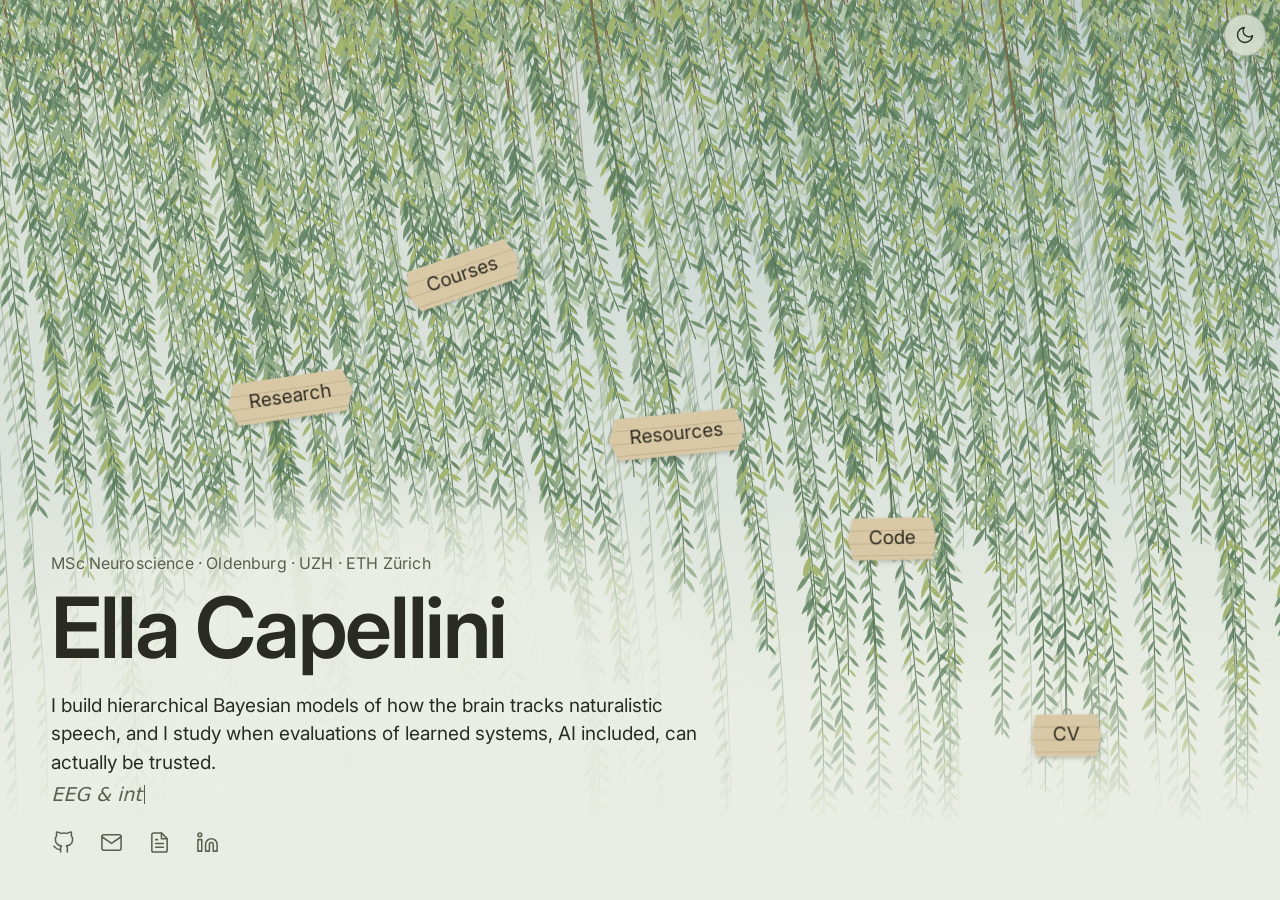
==== commit 6bb80863: "final" ====
--- a/index.html
+++ b/index.html
@@ -84,21 +84,19 @@
   bottom: calc(env(safe-area-inset-bottom, 0px) + clamp(20px, 4vh, 44px));
   max-width: min(36rem, calc(100vw - 40px));
 }
-.id { max-width: min(46rem, calc(100vw - 40px)); }
-.id::before {                                   /* a soft clearing in the foliage behind the words */
+.id { max-width: min(46rem, calc(100vw - 40px)); text-shadow: 0 0 .55em var(--sky-bot), 0 0 .18em var(--sky-bot); }   /* a halo, so words stay readable over the leaves */
+.id::before {                                   /* a soft clearing in the foliage behind the words (fades out fully inside its box) */
   content: ""; position: absolute; z-index: -1; pointer-events: none;
-  inset: -3.5rem -5rem -2.5rem -4rem;
-  background: radial-gradient(ellipse 62% 58% at 42% 52%,
-    color-mix(in srgb, var(--sky-bot) 92%, transparent) 35%, color-mix(in srgb, var(--sky-bot) 55%, transparent) 62%, transparent 100%);
+  inset: -5.5rem -6rem -3rem -5rem;
+  background: radial-gradient(ellipse 46% 48% at 47% 50%,
+    color-mix(in srgb, var(--sky-bot) 95%, transparent) 55%, color-mix(in srgb, var(--sky-bot) 62%, transparent) 80%, transparent 100%);
 }
 .id .eyebrow { margin: 0 0 .6em; font-size: clamp(13px, .45vw + 11px, 16px); line-height: 1.4; color: var(--text-soft); letter-spacing: .01em; }
 .id h1 {
   margin: 0 0 .26em; font-weight: 600; line-height: 1.02; letter-spacing: -.028em;
   font-size: clamp(44px, 6.6vw, 96px);
 }
-.id .lede { display: grid; max-width: 34em; margin: 0; line-height: 1.5; font-size: clamp(16px, .55vw + 12px, 20px); }
-.id .lede > span { grid-area: 1 / 1; }                  /* the invisible copy reserves the final height, so nothing shifts while typing */
-.id .lede .ghost { visibility: hidden; }
+.id .lede { max-width: 36em; margin: 0; line-height: 1.5; font-size: clamp(16px, .55vw + 12px, 20px); }
 .id .l2 { margin: .15em 0 0; min-height: 1.5em; line-height: 1.5; font-size: clamp(16px, .55vw + 12px, 20px); font-style: italic; color: var(--text-soft); }
 .js .id { opacity: 0; transition: opacity 1000ms ease; }
 .js body.on .id { opacity: 1; }
@@ -204,7 +202,7 @@
   <p class="eyebrow" id="eyebrow">MSc Neuroscience · Oldenburg · UZH · ETH Zürich</p>
   <h1>Ella Capellini</h1>
   <p class="sr" id="desc"></p>
-  <p id="l1" class="lede" aria-hidden="true"><span class="ghost"></span><span class="typed"></span></p>
+  <p id="l1" class="lede">I build hierarchical Bayesian models of how the brain tracks naturalistic speech, and I study when evaluations of learned systems, AI included, can actually be trusted.</p>
   <p id="l2" class="l2" aria-hidden="true"></p>
   <nav class="links" id="links" aria-label="Elsewhere"></nav>
 </header>
@@ -217,7 +215,7 @@
 <nav id="tablets" aria-label="Sections"></nav>
 <noscript>
   <nav class="ns" aria-label="Sections">
-    <a href="research/">Research</a><a href="notes/">Notes &amp; Courses &amp; Resources</a><a href="blog/">Blog</a>
+    <a href="research/">Research</a><a href="courses/">Courses</a><a href="resources/">Resources</a>
     <a href="https://github.com/ellacapellini">Code</a><a href="cv/Ella-Capellini-CV.pdf">CV</a>
     <a href="mailto:ella.capellini@uzh.ch">Email</a>
     <a href="https://www.linkedin.com/in/ella-capellini/">LinkedIn</a>
@@ -234,8 +232,9 @@
    without `children` it simply opens its page. Children can have children too.
    ===================================================================== */
 const CONFIG = {
+  tree: false,     // false: only the leaves, hanging from the top edge.  true: the trunk and limbs they hang from
   eyebrow: 'MSc Neuroscience · Oldenburg · UZH · ETH Zürich',
-  lede: 'I build hierarchical Bayesian models of how the brain tracks naturalistic speech, and I study when evaluations of learned systems, AI included, can actually be trusted.',
+  lede: 'I build hierarchical Bayesian models of how the brain tracks naturalistic speech, and I study when evaluations of learned systems, AI included, can actually be trusted.',   // shown at once
   phrases: ['EEG & intracranial recordings', 'hierarchical Bayesian inference', 'prosody & cortical entrainment',
             'Ancient Greek & Linear B', 'probably on a trail somewhere'],   // last one stays on screen
   description: 'Neuroscience student in Oldenburg, Zürich (UZH and ETH). Hierarchical Bayesian models of neural responses to speech, reliable evaluation of learned systems, EEG, Ancient Greek and Linear B.',
@@ -247,16 +246,11 @@
     { label: 'LinkedIn', icon: 'linkedin', href: 'https://www.linkedin.com/in/ella-capellini/', external: true },
   ],
   sections: [
-    { label: 'Research', href: 'research/' },
-    { label: 'Notes & Courses & Resources', href: 'notes/', children: [
-        { label: 'University courses', href: 'notes/courses/' },
-        { label: 'Videos & lectures',  href: 'notes/videos/' },
-        { label: 'Books',              href: 'notes/books/' },
-        { label: 'Articles & papers',  href: 'notes/papers/' },
-    ]},
-    { label: 'Blog', href: 'blog/' },
-    { label: 'Code', href: 'https://github.com/ellacapellini', external: true },
-    { label: 'CV',   href: 'cv/Ella-Capellini-CV.pdf', external: true },   // opens the PDF
+    { label: 'Research',  href: 'research/' },
+    { label: 'Courses',   href: 'courses/' },
+    { label: 'Resources', href: 'resources/' },
+    { label: 'Code',      href: 'https://github.com/ellacapellini', external: true },
+    { label: 'CV',        href: 'cv/Ella-Capellini-CV.pdf', external: true },   // opens the PDF
   ],
 };
 /* ===================================================================== */
@@ -296,12 +290,23 @@
 let mx = -1e4, my = -1e4, lx = null, ly = null, mvx = 0, mvy = 0, gust = 0;
 const top = () => stack[stack.length - 1];
 
-/* home tree: limbs as cubic Béziers in viewport fractions — trunk at the right edge,
-   crown arching left, so the bottom-left stays free for your name */
+/* home tree: a trunk that stands inside the frame and forks into limbs arching to the left, so the
+   bottom-left stays free for your name. Everything is in viewport fractions. Each limb springs
+   from the trunk at `at` (0 = foot, 1 = top) and is a cubic Bézier through three more points. */
+const TRUNK = [[.99, 1.06], [1.005, .66], [.972, .30]];         // far right: the trunk is partly cut by the screen edge
+const trunkPt = t => { const u = 1 - t;
+  return { x: (u*u*TRUNK[0][0] + 2*u*t*TRUNK[1][0] + t*t*TRUNK[2][0]) * W,
+           y: (u*u*TRUNK[0][1] + 2*u*t*TRUNK[1][1] + t*t*TRUNK[2][1]) * H }; };
 const LIMBS = [
-  { p: [[1.03, .34], [.92, .03], [.46, -.04], [-.04, .11]], w0: .032, w1: .003, wt: .66 },
-  { p: [[1.00, .36], [.90, .15], [.66, .11], [.34, .21]],   w0: .016, w1: .002, wt: .22 },
-  { p: [[.99, .24],  [.86, .07], [.74, .02], [.55, .04]],   w0: .012, w1: .002, wt: .12 },
+  { at: .84, p: [[.96, .10], [.55, -.03], [-.06, .16]], w0: .038, w1: .004, wt: .42 },                      // the main limb
+  { at: .78, p: [[.89, .14], [.68,  .08], [.30,  .24]], w0: .024, w1: .003, wt: .22 },
+  { at: .95, p: [[.98, .04], [.55, -.07], [-.06, .02]], w0: .022, w1: .003, wt: .30, fill: [.20, .30] },     // along the top edge, its leaves hang shorter
+];
+/* with `tree: false` the strands hang from invisible lines just above the top edge of the screen */
+const CANOPY = [                                       // three layers: long strands at the back, shorter ones in front
+  { p: [[-.04, -.05], [.28, -.08], [.66, -.01], [1.04, -.05]], wt: .40 },
+  { p: [[-.04, -.03], [.30,  .01], [.70, -.06], [1.04, -.02]], wt: .35, fill: [.28, .34] },
+  { p: [[-.04, -.07], [.34, -.03], [.72, -.09], [1.04, -.04]], wt: .25, fill: [.14, .26] },
 ];
 const BOTTOMS        = [.44, .30, .48, .60, .72, .36];   // how far each home tablet hangs (fraction of height); the first ones sit above the name
 const BOTTOMS_NARROW = [.50, .30, .56, .40, .62, .36];   // phones
@@ -366,7 +371,7 @@
     s.y[i] = s.py[i] = ay + i * SEG;
     const r = Math.random();                                   // five greens, from yellow-green to deep
     s.lc[i] = r < .26 ? 0 : r < .50 ? 1 : r < .64 ? 2 : r < .82 ? 3 : 4;
-    s.ll[i] = Math.random() < .96 ? (11 + Math.random() * 9) * leafK : 0;
+    s.ll[i] = Math.random() < .97 ? (12 + Math.random() * 10) * leafK : 0;
     const a = .38 + Math.random() * .34;                       // how far the leaf leans away from the twig (radians)
     s.lk[i * 4] = Math.cos(a); s.lk[i * 4 + 1] = Math.sin(a); s.lk[i * 4 + 2] = Math.cos(a * 1.25); s.lk[i * 4 + 3] = Math.sin(a * 1.25);
   }
@@ -382,9 +387,20 @@
     for (let j = 0; j < nL; j++) {
       const idx = Math.min(N, Math.floor(i0 + (j + Math.random()) / nL * (N - i0))), pt = L.s[idx];
       if (pt.x < o.xmin || pt.x > o.xmax) continue;
-      const bottom = H * (o.fill[0] + o.fill[1] * Math.pow(Math.random(), .75));
+      const fl = L.fill || o.fill, bottom = H * (fl[0] + fl[1] * Math.pow(Math.random(), .75));
       const s = makeStrand(pt.x, pt.y, Math.max(70, bottom - pt.y), { back: Math.random() < .4 });
       s.t = idx / N; sc.strands.push(s);
+    }
+  }
+  if (o.crown) {                                            // short, leafy strands close to the wood: the crown is full up to the limbs
+    for (const L of sc.limbs) {
+      const nL = Math.round(o.crown * L.wt / total), N = L.s.length - 1;
+      for (let j = 0; j < nL; j++) {
+        const idx = Math.min(N, Math.floor(1 + (j + Math.random()) / nL * (N - 1))), pt = L.s[idx];
+        if (pt.x < o.xmin || pt.x > o.xmax) continue;
+        const s = makeStrand(pt.x, pt.y, 45 + Math.random() * 95, { back: Math.random() < .3 });
+        s.t = idx / N; sc.strands.push(s);
+      }
     }
   }
   const k = sc.nodes.length, L0 = sc.limbs[0], j0 = Math.floor(o.tmin * (L0.s.length - 1));
@@ -414,7 +430,10 @@
   stack.length = 0; wantDepth = 0; busy = false; afterSettle = null;
   document.body.classList.remove('deep', 'crumb-on');
   const sc = newScene(null, CONFIG.sections), k = CONFIG.sections.length;
-  sc.limbs = LIMBS.map(L => ({ pa: L.p.map(([x, y]) => [x * W, y * H]), w0: L.w0, w1: L.w1, wt: L.wt }));
+  sc.limbs = CONFIG.tree
+    ? LIMBS.map(L => { const s = trunkPt(L.at);
+        return { pa: [[s.x, s.y], ...L.p.map(([x, y]) => [x * W, y * H])], w0: L.w0, w1: L.w1, wt: L.wt, fill: L.fill }; })
+    : CANOPY.map(L => ({ pa: L.p.map(([x, y]) => [x * W, y * H]), w0: 0, w1: 0, wt: L.wt, fill: L.fill }));
   sc.limbs.forEach(sampleLimb);
   const hero = heroBox(), catRange = [W * .14, W * .78];
   const catX = i => lerp(catRange[0], catRange[1], k > 1 ? i / (k - 1) : .5);
@@ -423,8 +442,8 @@
   const deepest = Math.max(0, ...bottoms.filter((_, i) => over(i)));
   const fit = deepest > 0 ? clamp((hero.top - 58) / (H * deepest), .45, 1) : 1;
   bottoms = bottoms.map((b, i) => over(i) ? b * fit : b);
-  populate(sc, { nFill: clamp(Math.round(W / (W < 700 ? 5.5 : 3.8)), 90, 260), xmin: 0, xmax: W * .97, tmin: 0,
-                 fill: [.46, .38], catRange, bottoms });
+  populate(sc, { nFill: clamp(Math.round(W / (W < 700 ? 5 : 3.8)), 100, 290), xmin: CONFIG.tree ? 0 : -W * .03, xmax: CONFIG.tree ? W * .985 : W * 1.03, tmin: 0,
+                 fill: [.46, .38], crown: clamp(Math.round(W / (W < 700 ? 4 : 6)), 70, 210), catRange, bottoms });
   stack.push(sc);
   paintBranches(sc);
 }
@@ -459,7 +478,9 @@
 }
 function makeTube(pts, ws) {
   const n = pts.length - 1, x = new Float32Array(n + 1), y = new Float32Array(n + 1);
-  const nx = new Float32Array(n + 1), ny = new Float32Array(n + 1);
+  const nx = new Float32Array(n + 1), ny = new Float32Array(n + 1), w = new Float32Array(n + 1);
+  const e1 = new Float32Array(n + 1), e2 = new Float32Array(n + 1), ph = Array.from({ length: 4 }, () => Math.random() * 6.28);
+  const nz = (i, a, b) => .55 * Math.sin(i * a + b) + .3 * Math.sin(i * a * 2.7 + b * 1.7) + .15 * Math.sin(i * a * 6 + b * .6);
   let side = 0;
   for (let i = 0; i <= n; i++) {
     x[i] = pts[i].x; y[i] = pts[i].y;
@@ -468,48 +489,62 @@
     nx[i] = -ty; ny[i] = tx; side += nx[i] * LIGHT.x + ny[i] * LIGHT.y;
   }
   if (side < 0) for (let i = 0; i <= n; i++) { nx[i] = -nx[i]; ny[i] = -ny[i]; }   // one consistent lit side
-  return { n, x, y, nx, ny, w: Float32Array.from(ws), fur: makeFur(ws, n) };
-}
-function paintTube(g, P, upto, A) {
-  const lim = Math.max(2, Math.floor(P.n * upto));
-  const band = (ua, ub, col, al) => {
-    g.beginPath();
-    for (let i = 0; i <= lim; i++) {
-      const o = P.w[i] * .5 * ub, px = P.x[i] + P.nx[i] * o, py = P.y[i] + P.ny[i] * o;
-      if (i) g.lineTo(px, py); else g.moveTo(px, py);
-    }
-    for (let i = lim; i >= 0; i--) { const o = P.w[i] * .5 * ua; g.lineTo(P.x[i] + P.nx[i] * o, P.y[i] + P.ny[i] * o); }
-    g.closePath(); g.globalAlpha = A * al; g.fillStyle = col; g.fill();
+  for (let i = 0; i <= n; i++) {                                                   // wood is never a perfect pipe
+    w[i] = ws[i] * (1 + .08 * nz(i, .09, ph[0]));
+    const d = .10 * ws[i] * nz(i, .07, ph[1]); x[i] += nx[i] * d; y[i] += ny[i] * d;
+    e1[i] = nz(i, .13, ph[2]); e2[i] = nz(i, .11, ph[3]);
+  }
+  return { n, x, y, nx, ny, w, e1, e2, fur: makeFur(ws, n) };
+}
+/* all tubes are painted pass by pass (dark body, mid tone, lit edge), so where a limb springs from the
+   trunk the colours simply flow together instead of showing a seam */
+function paintTubes(g, list, A) {
+  const pass = (lo, hi, col, al) => {
+    for (const { P, upto } of list) {
+      const lim = Math.max(2, Math.floor(P.n * upto));
+      g.beginPath();
+      for (let i = 0; i <= lim; i++) {
+        const o = P.w[i] * .5 * hi(P, i), px = P.x[i] + P.nx[i] * o, py = P.y[i] + P.ny[i] * o;
+        if (i) g.lineTo(px, py); else g.moveTo(px, py);
+      }
+      for (let i = lim; i >= 0; i--) { const o = P.w[i] * .5 * lo(P, i); g.lineTo(P.x[i] + P.nx[i] * o, P.y[i] + P.ny[i] * o); }
+      g.closePath(); g.globalAlpha = A * al; g.fillStyle = col; g.fill();
+    }
   };
-  band(-1, 1, C.barkDark, 1);
-  band(-.55, 1, C.bark, 1);
-  band(.15, .95, C.barkLite, .5);
+  pass(() => -1, () => 1, C.barkDark, 1);
+  pass((P, i) => -.55 + .22 * P.e2[i], () => 1, C.bark, 1);
+  pass((P, i) => .15 + .22 * P.e1[i], (P, i) => .95 - .1 * Math.abs(P.e1[i]), C.barkLite, .5);
   g.lineCap = 'round'; g.lineJoin = 'round';
-  for (const f of P.fur) {
-    g.strokeStyle = f.lite ? C.barkLite : C.barkDark; g.globalAlpha = A * f.a;
-    for (const [i0, i1] of f.runs) {
-      if (i0 >= lim) break;
-      g.lineWidth = clamp(P.w[i0] * f.k, .7, 2.6); g.beginPath();
-      for (let i = i0; i <= Math.min(i1, lim); i++) {
-        const o = P.w[i] * .5 * (f.u + f.amp * Math.sin(i * f.fq + f.ph)), px = P.x[i] + P.nx[i] * o, py = P.y[i] + P.ny[i] * o;
-        if (i === i0) g.moveTo(px, py); else g.lineTo(px, py);
+  for (const { P, upto } of list) {
+    const lim = Math.max(2, Math.floor(P.n * upto));
+    for (const f of P.fur) {
+      g.strokeStyle = f.lite ? C.barkLite : C.barkDark; g.globalAlpha = A * f.a;
+      for (const [i0, i1] of f.runs) {
+        if (i0 >= lim) break;
+        g.lineWidth = clamp(P.w[i0] * f.k, .7, 2.6); g.beginPath();
+        for (let i = i0; i <= Math.min(i1, lim); i++) {
+          const o = P.w[i] * .5 * (f.u + f.amp * Math.sin(i * f.fq + f.ph)), px = P.x[i] + P.nx[i] * o, py = P.y[i] + P.ny[i] * o;
+          if (i === i0) g.moveTo(px, py); else g.lineTo(px, py);
+        }
+        g.stroke();
       }
-      g.stroke();
     }
   }
   g.globalAlpha = 1;
 }
-function drawLimbs(c, sc, upto, A) {
+function limbTubes(sc, upto) {
   const scale = Math.max(W, 900);
-  for (const L of sc.limbs) {
+  return sc.limbs.map(L => {
     if (!L.tube) {
       const N = L.s.length - 1, ws = [];
       for (let i = 0; i <= N; i++) ws.push(Math.max(1.5, lerp(L.w0, L.w1, Math.pow(i / N, .8)) * scale));
       L.tube = makeTube(L.s, ws);
     }
-    paintTube(c, L.tube, upto, A);
-  }
-}
+    return { P: L.tube, upto };
+  });
+}
+function drawLimbs(c, sc, upto, A) { paintTubes(c, limbTubes(sc, upto), A); }
+
 function seeded(seed) {                                          // small deterministic random: the tree repaints identically in light and dark
   return () => { seed = seed + 0x6D2B79F5 | 0; let t = Math.imul(seed ^ seed >>> 15, 1 | seed);
                  t = t + Math.imul(t ^ t >>> 7, 61 | t) ^ t; return ((t ^ t >>> 14) >>> 0) / 4294967296; };
@@ -536,21 +571,38 @@
   }
   g.globalAlpha = 1;
 }
+function sprays(g, sc, rnd) {                                       // leafy shoots along the limbs (drawn under the wood)
+  const P = [0, 1, 2, 3, 4].map(() => new Path2D());
+  const total = sc.limbs.reduce((a, L) => a + L.wt, 0);
+  for (const { P: T } of limbTubes(sc, 1)) {
+    const L = sc.limbs.find(l => l.tube === T), count = Math.round(150 * L.wt / total);
+    for (let j = 0; j < count; j++) {
+      const i = 3 + Math.floor(rnd() * (T.n - 6)), o = T.w[i] * .5 * (.2 + rnd() * .7);
+      const bx = T.x[i] + T.nx[i] * o, by = T.y[i] + T.ny[i] * o, base = Math.atan2(T.ny[i], T.nx[i]);
+      for (let k = 0, m = 4 + Math.floor(rnd() * 4); k < m; k++) {
+        const a = base + (rnd() - .5) * 2.1, r = rnd(), c = r < .26 ? 0 : r < .50 ? 1 : r < .64 ? 2 : r < .82 ? 3 : 4;
+        lens(P[c], bx, by, Math.cos(a), Math.sin(a) + .3, (11 + rnd() * 13) * leafK);
+      }
+    }
+  }
+  for (let c = 0; c < 5; c++) { g.globalAlpha = LEAF_ALPHA[c]; g.fillStyle = C.leaves[c]; g.fill(P[c]); }
+  g.globalAlpha = 1;
+}
 function paintBranches(sc) {
+  if (!CONFIG.tree && !sc.parent) { sc.bare = true; sc.branches = null; return; }   // leaves only
   const b = document.createElement('canvas');
   b.width = W * DPR; b.height = H * DPR;
   const g = b.getContext('2d'); g.setTransform(DPR, 0, 0, DPR, 0, 0);
-  const tw = clamp(W * .085, 30, 130), steps = 48, pts = [], ws = [];      // trunk: flares at the foot, tapers upwards
+  const tw = clamp(W * .075, 30, 120), steps = 56, pts = [], ws = [];      // trunk: flares at the foot, tapers upwards
   for (let i = 0; i <= steps; i++) {
-    const t = i / steps, u = 1 - t;
-    pts.push({ x: u * u * W * 1.02 + 2 * u * t * W * .99 + t * t * W * 1.005, y: u * u * H * 1.05 + 2 * u * t * H * .62 + t * t * H * .32 });
-    ws.push(lerp(tw * 1.3, tw * .5, Math.pow(t, .7)));
+    const t = i / steps; pts.push(trunkPt(t)); ws.push(lerp(tw * 1.35, tw * .35, Math.pow(t, .7)));
   }
   if (!sc.trunk) sc.trunk = makeTube(pts, ws);
-  paintTube(g, sc.trunk, 1, 1);
   if (!sc.seed) sc.seed = (Math.random() * 1e9) | 0;
+  const tubes = [{ P: sc.trunk, upto: 1 }, ...limbTubes(sc, 1)];
+  sprays(g, sc, seeded(sc.seed + 2));
+  paintTubes(g, tubes, 1);
   knots(g, sc.trunk, seeded(sc.seed));
-  drawLimbs(g, sc, 1, 1);
   twiglets(g, sc, seeded(sc.seed + 1));
   sc.branches = b;
 }
@@ -672,13 +724,13 @@
   p.quadraticCurveTo(mx - dy * w, my + dx * w, ex, ey);
   p.quadraticCurveTo(mx + dy * w, my - dx * w, bx, by);
 }
-function drawStrands(list, alpha, stemW, ls) {
+function drawStrands(list, alpha, stemW, ls, half) {         // half: the faded background layer gets one leaf per node, not two
   if (!list.length || alpha < .01) return;
   ctx.lineCap = 'round'; ctx.lineJoin = 'round';
   const old = new Path2D(), young = new Path2D();     // twigs: browner and thicker near the limb, green and fine at the tips
   for (const s of list) {
     const { x, y, m, n } = s; if (m < 2) continue;
-    const k = Math.min(m - 2, Math.max(2, (n * .3) | 0));
+    const k = Math.min(m - 2, Math.max(2, (n * .2) | 0));
     old.moveTo(x[0], y[0]);
     for (let i = 1; i <= k; i++) old.quadraticCurveTo(x[i], y[i], (x[i] + x[i + 1]) / 2, (y[i] + y[i + 1]) / 2);
     young.moveTo((x[k] + x[k + 1]) / 2, (y[k] + y[k + 1]) / 2);
@@ -693,12 +745,12 @@
   for (const s of list) {
     const { x, y, n, m, lc, ll, lk } = s; if (m < 3) continue;
     const end = Math.min(m - 1, s.cat ? n - 3 : n - 1);
-    for (let i = 2; i < end; i++) {
+    for (let i = 1; i < end; i++) {
       const L = ll[i]; if (!L) continue;
       const dx = x[i + 1] - x[i - 1], dy = y[i + 1] - y[i - 1], inv = 1 / (Math.sqrt(dx * dx + dy * dy) || 1);
       const ca = dx * inv, sa = dy * inv, k = i * 4, p = P[lc[i]];        // unit direction of the twig here
       lens(p, x[i], y[i], ca * lk[k] - sa * lk[k + 1], sa * lk[k] + ca * lk[k + 1], L * ls);                 // leaf from the node, leaning one way
-      lens(p, (x[i] + x[i + 1]) * .5, (y[i] + y[i + 1]) * .5,
+      if (!half) lens(p, (x[i] + x[i + 1]) * .5, (y[i] + y[i + 1]) * .5,
            ca * lk[k + 2] + sa * lk[k + 3], sa * lk[k + 2] - ca * lk[k + 3], L * .82 * ls);                   // leaf from halfway on, leaning the other: alternate
     }
   }
@@ -717,10 +769,11 @@
       s.m = s.vis <= 0 ? 0 : Math.max(2, Math.round(s.vis * s.n));
     }
     ctx.setTransform(DPR * T.s, 0, 0, DPR * T.s, DPR * T.tx, DPR * T.ty);
-    drawStrands(sc.back,  .45 * T.a, .8, .85);
+    drawStrands(sc.back,  .45 * T.a, .8, .9, true);
     drawStrands(sc.front, T.a, 1.1, 1);
     drawStrands(sc.cats,  T.a, 2, 1.05);
-    if (sc.branches) { ctx.globalAlpha = T.a; ctx.drawImage(sc.branches, 0, 0, W, H); ctx.globalAlpha = 1; }
+    if (sc.bare) { /* no tree: nothing to draw here */ }
+    else if (sc.branches) { ctx.globalAlpha = T.a; ctx.drawImage(sc.branches, 0, 0, W, H); ctx.globalAlpha = 1; }
     else drawLimbs(ctx, sc, gE, T.a);
   }
   ctx.setTransform(DPR, 0, 0, DPR, 0, 0);
@@ -805,10 +858,9 @@
   let s = el.textContent;
   while (s.length) { s = s.slice(0, -1); el.textContent = s; await sleep(speed); }
 }
-async function typeAll() {
-  const l1 = $('#l1 .typed'), l2 = $('#l2'), ph = CONFIG.phrases;
-  if (RM) { l1.textContent = CONFIG.lede; l2.textContent = ph[ph.length - 1]; return; }
-  await typeInto(l1, CONFIG.lede, 20); l1.classList.remove('typing'); await sleep(350);
+async function typeAll() {                                   // the pitch is already there; only the little phrase is typed
+  const l2 = $('#l2'), ph = CONFIG.phrases;
+  if (RM) { l2.textContent = ph[ph.length - 1]; return; }
   for (let i = 0; i < ph.length; i++) {
     await typeInto(l2, ph[i], 48);
     if (i === ph.length - 1) break;
@@ -841,7 +893,7 @@
 async function start() {
   $('#eyebrow').textContent = CONFIG.eyebrow;
   $('#desc').textContent = CONFIG.description;
-  $('#l1 .ghost').textContent = CONFIG.lede;                   // invisible copy: reserves the space the typed sentence will fill
+  $('#l1').textContent = CONFIG.lede;
   await Promise.race([Promise.all([document.fonts.load('600 40px Inter'), document.fonts.load('400 16px Inter')]), sleep(1500)]).catch(() => {});
   readColors();
   resize(true);
